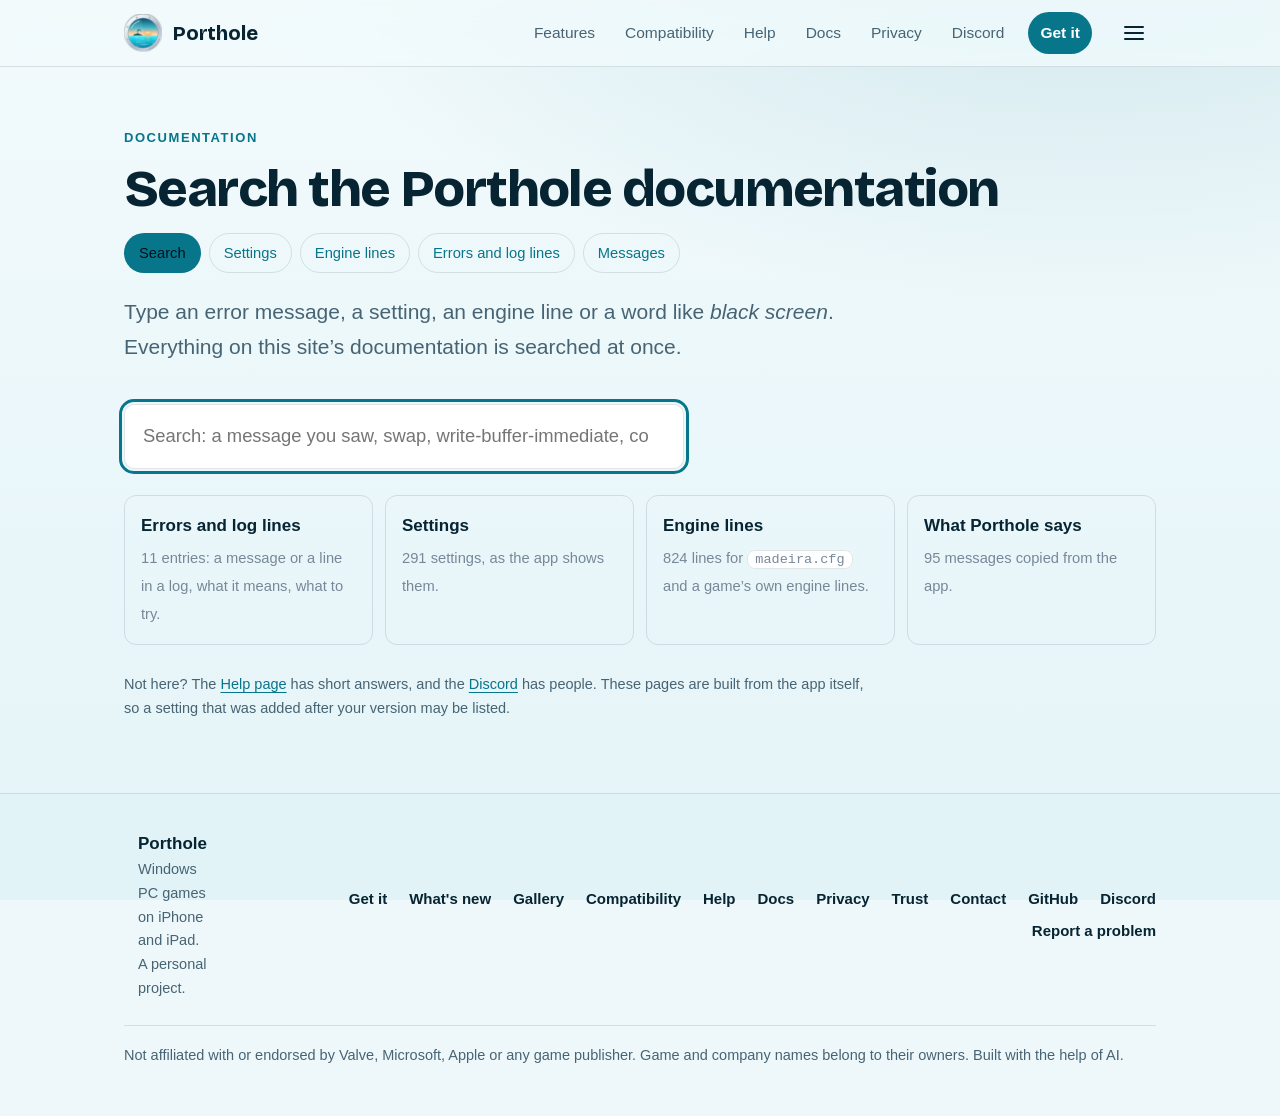
==== docs/index.html @ 8434905c "Documentation: a searchable section for errors and log lines, every setting and every engine line Bu" ====
<!doctype html>
<html lang="en">
<head>
<meta charset="utf-8">
<meta name="viewport" content="width=device-width, initial-scale=1">
<title>Documentation: search errors, settings and engine lines | Porthole</title>
<meta name="description" content="Search Porthole&#x27;s documentation: error messages, every setting, every engine line.">
<meta name="theme-color" content="#04121A">
<link rel="icon" type="image/png" sizes="64x64" href="/img/favicon-64.png">
<link rel="icon" type="image/png" sizes="32x32" href="/img/favicon-32.png">
<link rel="apple-touch-icon" href="/img/apple-touch-icon.png">
<link rel="canonical" href="https://portholehq.site/docs/">
<meta property="og:type" content="website">
<meta property="og:title" content="Documentation: search errors, settings and engine lines | Porthole">
<meta property="og:description" content="Search Porthole&#x27;s documentation: error messages, every setting, every engine line.">
<meta property="og:image" content="https://portholehq.site/img/og-image.jpg">
<meta property="og:url" content="https://portholehq.site/docs/">
<meta property="og:image:width" content="1200">
<meta property="og:image:height" content="630">
<meta name="twitter:card" content="summary_large_image">
<script>try{var d=document.documentElement,t=localStorage.getItem("porthole-theme");if(t){d.dataset.theme=t;if(t==="custom"){var c=JSON.parse(localStorage.getItem("porthole-custom")||"{}");for(var k in c)d.style.setProperty(k,c[k])}}}catch(e){}</script>
<link rel="preload" href="/fonts/bricolage-grotesque-latin.woff2" as="font" type="font/woff2" crossorigin>
<link rel="stylesheet" href="/style.css?v=20261104">
<link rel="stylesheet" href="/docs/docs.css?v=202611092040">
</head>
<body>
<a class="skip" href="#main">Skip to the content</a>
<header class="top"><div class="wrap">
  <a class="brand" href="/"><picture><source media="(prefers-color-scheme: dark)" srcset="/img/porthole-night-96.webp"><img src="/img/porthole-sunset-96.webp" alt="" width="38" height="38"></picture>Porthole</a>
  <nav aria-label="Main">
    <a href="/#features">Features</a><a href="/compat.html">Compatibility</a><a href="/help.html">Help</a><a href="/docs/">Docs</a><a href="/privacy.html">Privacy</a><a href="https://discord.gg/N7PkdptTFn">Discord</a><a class="cta" href="/download.html">Get it</a>
  </nav>
  <details class="menu">
    <summary aria-label="Menu"><span class="bars" aria-hidden="true"></span></summary>
    <div class="panel" role="navigation" aria-label="Site menu">
      <a href="/">Home</a>
      <a href="/#features">Features</a>
      <a href="/download.html">Get it</a>
      <a href="/compat.html">Compatibility</a>
      <a href="/help.html">Help</a>
      <a href="/docs/">Docs</a>
      <a href="/gallery.html">Gallery</a>
      <a href="/changelog.html">What's new</a>
      <a href="/privacy.html">Privacy</a>
      <a href="/trust.html">Trust</a>
      <a href="/privacy.html#contact">Contact</a>
      <span class="sep" role="separator"></span>
      <a href="https://discord.gg/N7PkdptTFn">Discord<i aria-hidden="true">↗</i></a>
      <a href="https://github.com/tylerkaska112/PortHole">GitHub<i aria-hidden="true">↗</i></a>
      <a href="https://github.com/tylerkaska112/PortHole/issues/new/choose">Report a problem<i aria-hidden="true">↗</i></a>
    </div>
  </details>
</div></header>
<main id="main">
<div class="wrap page doc docs">
<p class="eyebrow">Documentation</p>
<h1>Search the Porthole documentation</h1>
<nav class="d-nav" aria-label="Documentation"><a href="/docs/" aria-current="page">Search</a><a href="/docs/settings.html">Settings</a><a href="/docs/engine-lines.html">Engine lines</a><a href="/docs/errors.html">Errors and log lines</a><a href="/docs/messages.html">Messages</a></nav>
<p class="lede">Type an error message, a setting, an engine line or a word like <i>black screen</i>. Everything on this site’s documentation is searched at once.</p>
<input class="search big" type="search" id="docs-search" placeholder="Search: a message you saw, swap, write-buffer-immediate, controller..." aria-label="Search the documentation" autocomplete="off" autofocus>
<p class="fine" id="docs-status" aria-live="polite" style="margin:8px 0 0"></p>
<div id="docs-results" class="d-results"></div>
<div class="d-cards" id="docs-cards">
<a class="d-card" href="/docs/errors.html"><b>Errors and log lines</b><span>11 entries: a message or a line in a log, what it means, what to try.</span></a>
<a class="d-card" href="/docs/settings.html"><b>Settings</b><span>291 settings, as the app shows them.</span></a>
<a class="d-card" href="/docs/engine-lines.html"><b>Engine lines</b><span>824 lines for <code>madeira.cfg</code> and a game’s own engine lines.</span></a>
<a class="d-card" href="/docs/messages.html"><b>What Porthole says</b><span>95 messages copied from the app.</span></a>
</div>
<p class="fine" style="margin-top:28px">Not here? The <a href="/help.html">Help page</a> has short answers, and the <a href="https://discord.gg/N7PkdptTFn">Discord</a> has people. These pages are built from the app itself, so a setting that was added after your version may be listed.</p>
</div>
</main>
<footer><div class="wrap foot">
  <div class="foot-brand">
    <picture><source media="(prefers-color-scheme: dark)" srcset="/img/porthole-night-96.webp"><img src="/img/porthole-sunset-96.webp" alt="" width="40" height="40"></picture>
    <div><b>Porthole</b><span>Windows PC games on iPhone and iPad. A personal project.</span></div>
  </div>
  <nav class="foot-links" aria-label="Footer">
    <a href="/download.html">Get it</a><a href="/changelog.html">What's new</a><a href="/gallery.html">Gallery</a><a href="/compat.html">Compatibility</a><a href="/help.html">Help</a><a href="/docs/">Docs</a><a href="/privacy.html">Privacy</a><a href="/trust.html">Trust</a><a href="/privacy.html#contact">Contact</a><a href="https://github.com/tylerkaska112/PortHole">GitHub</a><a href="https://discord.gg/N7PkdptTFn">Discord</a><a href="https://github.com/tylerkaska112/PortHole/issues/new/choose">Report a problem</a>
  </nav>
  <p class="fine">Not affiliated with or endorsed by Valve, Microsoft, Apple or any game publisher. Game and company names belong to their owners. Built with the help of AI.</p>
</div></footer>
<script src="/tools.js?v=20261052" defer></script>
<script src="/fx.js?v=20261031" defer></script>
<script src="/menu.js?v=20261027" defer></script>
<script src="/docs/docs.js?v=202611092040" defer></script>
</body>
</html>
---- style.css ----
/* Porthole site. Plain CSS, no build step, no scripts (except the compatibility list). */
:root {
  --bg: #04121A; --bg2: #08202E; --panel: rgba(199, 213, 224, .06); --panel-solid: #0B2230; --line: rgba(199, 213, 224, .14);
  --text: #EEF5F9; --dim: #9DB3C4; --accent: #22D6EA; --accent-ink: #04202B; --accent2: #14C9A6; --warm: #FFA94D;
  --good: #34D399; --warn: #FFB020; --bad: #FF6B6B;
  --glow: 0 0 0 1px rgba(34, 214, 234, .25), 0 18px 60px rgba(34, 214, 234, .12);
  --radius: 20px;
}
@media (prefers-color-scheme: light) {
  :root {
    --bg: #F2FAFC; --bg2: #E1F3F7; --panel: #FFFFFF; --panel-solid: #FFFFFF; --line: rgba(6, 40, 56, .12);
    --text: #062431; --dim: #476474; --accent: #07758A; --accent-ink: #FFFFFF; --accent2: #0E9F86; --warm: #E5802B;
    --good: #0E7A50; --warn: #A66A00; --bad: #C23030;
    --glow: 0 0 0 1px rgba(10, 157, 184, .22), 0 18px 50px rgba(10, 100, 130, .12);
  }
}
* { box-sizing: border-box; }
html { -webkit-text-size-adjust: 100%; scroll-behavior: smooth; overflow-x: clip; }
@media (prefers-reduced-motion: reduce) { html { scroll-behavior: auto; } * { animation: none !important; transition: none !important; } }
body {
  margin: 0; color: var(--text); font: 17px/1.65 -apple-system, BlinkMacSystemFont, "SF Pro Text", "Segoe UI", Roboto, Helvetica, Arial, sans-serif;
  background: radial-gradient(1200px 600px at 85% -10%, color-mix(in srgb, var(--accent) 16%, transparent), transparent 70%), linear-gradient(180deg, var(--bg), var(--bg2) 120%) fixed;
  min-height: 100vh; overflow-x: clip;
}
a { color: var(--accent); text-underline-offset: 3px; }
img { max-width: 100%; display: block; }
.wrap { max-width: 1080px; margin: 0 auto; padding: 0 24px; }
.skip { position: absolute; left: -999px; top: 8px; background: var(--accent); color: var(--accent-ink); padding: 8px 14px; border-radius: 10px; z-index: 10; }
.skip:focus { left: 12px; }

/* Header */
header.top { position: sticky; top: 0; z-index: 5; backdrop-filter: saturate(160%) blur(14px); -webkit-backdrop-filter: saturate(160%) blur(14px);
  background: color-mix(in srgb, var(--bg) 78%, transparent); border-bottom: 1px solid var(--line); }
header.top .wrap { display: flex; align-items: center; gap: 22px; height: 66px; }
header.top a.brand { display: flex; align-items: center; gap: 11px; font-weight: 750; font-size: 20px; letter-spacing: -.2px; color: var(--text); text-decoration: none; margin-right: auto; }
header.top a.brand img { width: 38px; height: 38px; }
header.top nav { display: flex; align-items: center; gap: 6px; font-size: 15.5px; }
header.top nav a { color: var(--dim); text-decoration: none; padding: 8px 12px; border-radius: 999px; }
header.top nav a:hover, header.top nav a[aria-current="page"] { color: var(--text); background: var(--panel); }
header.top nav a.cta { background: var(--accent); color: var(--accent-ink); font-weight: 700; margin-left: 6px; }
header.top nav a.cta:hover { filter: brightness(1.08); background: var(--accent); }
@media (max-width: 640px) { header.top nav a:not(.cta) { display: none; } }

/* Menu (hamburger) */
header.top .wrap { position: relative; }
details.menu { position: relative; margin-left: -2px; }
details.menu summary { list-style: none; cursor: pointer; width: 44px; height: 44px; display: grid; place-items: center; border-radius: 999px; color: var(--text); }
details.menu summary::-webkit-details-marker { display: none; }
details.menu summary:hover, details.menu[open] summary { background: var(--panel); }
details.menu summary:focus-visible { outline: 2px solid var(--accent); outline-offset: 2px; }
.menu .bars, .menu .bars::before, .menu .bars::after { display: block; content: ""; width: 20px; height: 2px; background: currentColor; border-radius: 2px; position: relative; transition: transform .18s ease, top .18s ease, background .18s ease; }
.menu .bars::before, .menu .bars::after { position: absolute; left: 0; }
.menu .bars::before { top: -6px; }
.menu .bars::after { top: 6px; }
.menu[open] .bars { background: transparent; }
.menu[open] .bars::before { top: 0; transform: rotate(45deg); }
.menu[open] .bars::after { top: 0; transform: rotate(-45deg); }
.menu .panel { position: absolute; right: 0; top: calc(100% + 12px); z-index: 20; width: min(280px, calc(100vw - 32px)); display: flex; flex-direction: column; gap: 2px; padding: 8px;
  background: var(--bg2); border: 1px solid var(--line); border-radius: 18px; box-shadow: 0 18px 50px rgba(0, 0, 0, .35); }
.menu .panel a { display: flex; align-items: center; justify-content: space-between; gap: 10px; min-height: 44px; padding: 8px 14px; border-radius: 12px; color: var(--text); text-decoration: none; font-size: 16px; }
.menu .panel a:hover, .menu .panel a:focus-visible { background: var(--panel); }
.menu .panel a[aria-current="page"] { color: var(--accent); font-weight: 700; }
.menu .panel a i { font-style: normal; color: var(--dim); }
.menu .panel .sep { height: 1px; margin: 6px 10px; background: var(--line); }
@media (prefers-reduced-motion: no-preference) {
  .menu[open] .panel { animation: menu-in .16s ease-out; }
  @keyframes menu-in { from { opacity: 0; transform: translateY(-6px); } to { opacity: 1; transform: none; } }
}


/* Type */
h1, h2, h3 { line-height: 1.12; letter-spacing: -.02em; margin: 0; }
h2 { font-size: clamp(28px, 4.2vw, 40px); margin-bottom: 14px; }
h3 { font-size: 19px; letter-spacing: -.01em; margin-bottom: 6px; }
p { margin: 0 0 14px; }
.lede { color: var(--dim); font-size: clamp(18px, 2.1vw, 21px); max-width: 36em; }
.eyebrow { color: var(--accent); font-weight: 700; letter-spacing: .12em; text-transform: uppercase; font-size: 13px; margin-bottom: 12px; }
.fine { color: var(--dim); font-size: 14.5px; max-width: 52em; }
section { padding: 72px 0 0; scroll-margin-top: 70px; }
.center { text-align: center; }
.center .lede { margin-left: auto; margin-right: auto; }

/* Hero */
.hero { display: grid; grid-template-columns: 1.1fr .9fr; gap: 48px; align-items: center; padding: 72px 0 24px; }
.hero h1 { font-size: clamp(40px, 6.6vw, 72px); letter-spacing: -.035em; margin-bottom: 20px; }
.hero h1 span { background: linear-gradient(90deg, var(--accent), var(--accent2)); -webkit-background-clip: text; background-clip: text; color: transparent; }
.hero .actions { display: flex; gap: 12px; flex-wrap: wrap; margin: 26px 0 22px; }
.hero .art { justify-self: center; width: 100%; max-width: 440px; padding: 28px; }
.hero .art img { width: 100%; height: auto; animation: bob 7s ease-in-out infinite; }
@keyframes bob { 0%, 100% { transform: translateY(0) rotate(-1deg); } 50% { transform: translateY(-10px) rotate(1deg); } }
.status { display: flex; gap: 12px; align-items: flex-start; background: var(--panel); border: 1px solid var(--line); border-left: 4px solid var(--warm);
  border-radius: 14px; padding: 13px 16px; color: var(--dim); font-size: 15.5px; max-width: 36em; }
.status b { color: var(--text); }
@media (max-width: 820px) { .hero { grid-template-columns: 1fr; padding-top: 36px; } .hero .art { order: -1; max-width: 250px; padding: 18px; } }

/* Buttons */
.button { display: inline-flex; align-items: center; gap: 8px; padding: 13px 22px; border-radius: 14px; background: var(--accent); color: var(--accent-ink);
  text-decoration: none; font-weight: 700; font-size: 16.5px; border: 1px solid transparent; transition: transform .15s, filter .15s; }
.button:hover { filter: brightness(1.08); transform: translateY(-1px); }
.button.quiet { background: var(--panel); color: var(--text); border-color: var(--line); }
.button.quiet:hover { border-color: var(--accent); }

/* Cards */
.grid { display: grid; grid-template-columns: repeat(auto-fit, minmax(290px, 1fr)); gap: 16px; margin-top: 28px; }
.card { background: var(--panel); border: 1px solid var(--line); border-radius: var(--radius); padding: 24px; }
.card p { margin: 0; color: var(--dim); font-size: 15.8px; }
.icon { width: 46px; height: 46px; border-radius: 13px; display: grid; place-items: center; margin-bottom: 16px; background: linear-gradient(135deg, var(--accent), var(--accent2)); color: var(--accent-ink); }
.icon svg { width: 24px; height: 24px; }

/* The app, drawn: not a screenshot */
.shelf-demo { margin-top: 32px; border-radius: 28px; border: 1px solid var(--line); background: linear-gradient(135deg, #1B2838, #0B121B); padding: 18px 18px 26px; box-shadow: var(--glow); overflow: hidden; color: #EEF5F9; }
.shelf-demo .bar { display: flex; align-items: center; gap: 14px; font-size: 14px; color: #9DB0C3; padding: 4px 6px 16px; white-space: nowrap; overflow: hidden; }
.shelf-demo .bar img { width: 26px; height: 26px; }
.shelf-demo .bar b { color: #fff; font-size: 15px; }
.shelf-demo .bar .on { color: #fff; font-weight: 700; border-bottom: 3px solid var(--accent); padding-bottom: 3px; }
.shelf-demo .bar .grow { flex: 1; }
.shelf-demo .stage { padding: 6px 12px 20px; }
.shelf-demo h3 { font-size: clamp(26px, 4vw, 40px); margin: 0 0 8px; color: #fff; }
.shelf-demo .chips { display: flex; gap: 8px; flex-wrap: wrap; margin-bottom: 14px; }
.chip { display: inline-flex; align-items: center; gap: 6px; padding: 4px 10px; border-radius: 999px; font-size: 12.5px; font-weight: 800; letter-spacing: .04em; white-space: nowrap; }
.chip.full { background: #34D399; color: #052018; }
.chip.partial { background: rgba(0, 0, 0, .55); color: #FFB020; border: 1.5px dashed #FFB020; }
.chip.plain { background: rgba(199, 213, 224, .12); color: #D5E1EA; font-weight: 600; letter-spacing: 0; }
.shelf-demo .play { display: inline-block; padding: 10px 24px; border-radius: 999px; background: linear-gradient(90deg, #4CB8F5, #7A6CFF); color: #04202B; font-weight: 800; }
.shelf-demo .row { display: flex; align-items: center; gap: 12px; padding: 22px 12px 8px; overflow: hidden; }
.tile { border-radius: 14px; height: 74px; flex: 0 0 120px; position: relative; opacity: .9; }
.tile.big { flex: 0 0 230px; height: 112px; opacity: 1; box-shadow: 0 0 0 3px var(--accent), 0 0 36px color-mix(in srgb, var(--accent) 55%, transparent); }
.tile .chip { position: absolute; left: 8px; bottom: 8px; font-size: 10.5px; padding: 3px 8px; }
.t1 { background: linear-gradient(135deg, #3E8E7E, #14414F); } .t2 { background: linear-gradient(135deg, #FF9A3D, #FF4F6D); }
.t3 { background: linear-gradient(135deg, #5B7CFA, #1C2F6B); } .t4 { background: linear-gradient(135deg, #22D6EA, #0A5873); } .t5 { background: linear-gradient(135deg, #B07CFF, #3A1F6B); }
.demo-note { margin-top: 12px; color: var(--dim); font-size: 14px; text-align: center; }
@media (max-width: 640px) { .shelf-demo .row .tile:nth-child(n+4) { display: none; } .tile.big { flex-basis: 170px; height: 100px; } }

/* Steps */
.steps { counter-reset: s; display: grid; grid-template-columns: repeat(auto-fit, minmax(260px, 1fr)); gap: 16px; margin-top: 28px; padding: 0; list-style: none; }
.steps li { counter-increment: s; background: var(--panel); border: 1px solid var(--line); border-radius: var(--radius); padding: 24px; position: relative; }
.steps li::before { content: counter(s); display: grid; place-items: center; width: 36px; height: 36px; border-radius: 50%; background: var(--accent); color: var(--accent-ink); font-weight: 800; margin-bottom: 14px; }
.steps li p { margin: 0; color: var(--dim); font-size: 15.8px; }

/* Controller split */
.split { display: grid; grid-template-columns: minmax(0, 1fr) minmax(0, 1fr); gap: 40px; align-items: center; }
.split > * { min-width: 0; }
@media (max-width: 900px) { .split { grid-template-columns: minmax(0, 1fr); gap: 24px; } }
.legend { display: grid; gap: 12px; margin-top: 18px; }
.legend div { display: flex; gap: 14px; align-items: flex-start; background: var(--panel); border: 1px solid var(--line); border-radius: 16px; padding: 14px 16px; }
.legend p { margin: 0; color: var(--dim); font-size: 15.5px; }
.legend b { color: var(--text); }

/* FAQ */
.faq { margin-top: 24px; display: grid; gap: 10px; }
.faq details { background: var(--panel); border: 1px solid var(--line); border-radius: 16px; }
.faq summary { cursor: pointer; padding: 16px 20px; font-weight: 650; list-style: none; display: flex; justify-content: space-between; gap: 16px; }
.faq summary::-webkit-details-marker { display: none; }
.faq summary::after { content: "+"; color: var(--accent); font-size: 22px; line-height: 1; }
.faq details[open] summary::after { content: "\2212"; }
.faq .a { padding: 0 20px 16px; color: var(--dim); }
.faq .a p:last-child { margin-bottom: 0; }

/* Credits */
ul.credits { list-style: none; padding: 0; margin: 22px 0 0; display: grid; grid-template-columns: repeat(auto-fit, minmax(300px, 1fr)); gap: 12px; }
ul.credits li { background: var(--panel); border: 1px solid var(--line); border-radius: 16px; padding: 16px 18px; }
ul.credits b { display: block; }
ul.credits span { color: var(--dim); font-size: 15px; }

/* Plain pages (download, privacy) */
.page { padding-top: 56px; }
.page h1 { font-size: clamp(34px, 5.4vw, 52px); letter-spacing: -.03em; margin-bottom: 14px; }
.page h2 { font-size: 27px; margin: 44px 0 12px; }
.page ul, .page ol { padding-left: 1.3em; max-width: 46em; }
.page li { margin: 6px 0; }
.page code { background: var(--panel); border: 1px solid var(--line); padding: 1px 7px; border-radius: 8px; font-size: .92em; }
.page .lede { margin-bottom: 22px; }
.placeholder { border: 1.5px dashed var(--warm); background: color-mix(in srgb, var(--warm) 8%, transparent); border-radius: 14px; padding: 14px 16px; color: var(--dim); }
.doc h2 { margin-top: 40px; }
.doc table { border-collapse: collapse; width: 100%; margin: 12px 0; font-size: 15.5px; }
.doc th, .doc td { text-align: left; padding: 9px 12px; border-bottom: 1px solid var(--line); vertical-align: top; }
.doc th { color: var(--dim); font-weight: 600; font-size: 13.5px; text-transform: uppercase; letter-spacing: .05em; }

/* The compatibility list (compat.js builds these) */
.tools { display: flex; gap: 12px; flex-wrap: wrap; align-items: center; margin: 0 0 18px; }
.tools[hidden] { display: none; }
.tools input, .tools select { padding: 12px 14px; border-radius: 14px; border: 1px solid var(--line); background: var(--panel); color: var(--text); font: inherit; }
.tools input { flex: 1 1 260px; }
.games { display: grid; gap: 12px; }
.game { background: var(--panel); border: 1px solid var(--line); border-radius: 18px; }
.game summary { list-style: none; cursor: pointer; padding: 16px 18px; display: flex; gap: 14px; align-items: center; }
.game summary::-webkit-details-marker { display: none; }
.game summary .name { font-weight: 650; font-size: 17.5px; }
.game summary .meta { color: var(--dim); font-size: 14.5px; }
.game summary .grow { flex: 1; min-width: 0; }
.game .body { padding: 0 18px 18px; }
.pill { display: inline-flex; align-items: center; gap: 6px; padding: 4px 11px; border-radius: 999px; font-size: 13px; font-weight: 700; letter-spacing: .2px; white-space: nowrap; }
.pill.great { background: color-mix(in srgb, var(--good) 18%, transparent); color: var(--good); }
.pill.playable { background: color-mix(in srgb, var(--warn) 20%, transparent); color: var(--warn); }
.pill.broken { background: color-mix(in srgb, var(--bad) 18%, transparent); color: var(--bad); }
.pill.untested { background: color-mix(in srgb, var(--dim) 18%, transparent); color: var(--dim); }
.report.old { opacity: .78; }
.report .earlier { color: var(--warn); font-size: 13px; font-weight: 600; margin-top: 2px; }
.body .note { color: var(--dim); font-size: 14px; margin: 4px 0 10px; }
.report { border-top: 1px solid var(--line); padding: 12px 0; font-size: 15px; }
.report .top { display: flex; gap: 10px; align-items: center; flex-wrap: wrap; }
.report .dim { color: var(--dim); }
.report .quote { margin: 6px 0 0; }
.phones { display: flex; flex-wrap: wrap; gap: 8px; margin: 6px 0 4px; }
.phones .chip { background: var(--bg); border: 1px solid var(--line); border-radius: 10px; padding: 6px 10px; font-size: 14px; font-weight: 500; letter-spacing: 0; color: var(--text); }
.empty { color: var(--dim); padding: 30px 0; text-align: center; }

/* Footer */
footer { margin: 72px 0 0; padding: 36px 0 48px; border-top: 1px solid var(--line); color: var(--dim); font-size: 15px; background: color-mix(in srgb, var(--bg2) 55%, transparent); }
footer .foot { display: grid; grid-template-columns: 1fr auto; gap: 18px 32px; align-items: center; }
footer .foot-brand { display: flex; gap: 14px; align-items: center; }
footer .foot-brand img { width: 40px; height: 40px; flex: none; }
footer .foot-brand b { display: block; color: var(--text); font-size: 17px; }
footer .foot-brand span { display: block; font-size: 14.5px; }
footer .foot-links { display: flex; flex-wrap: wrap; gap: 8px 22px; justify-content: flex-end; }
footer .foot-links a { color: var(--text); text-decoration: none; font-weight: 600; }
footer .foot-links a:hover { color: var(--accent); }
footer .fine { grid-column: 1 / -1; margin: 6px 0 0; padding-top: 18px; border-top: 1px solid var(--line); max-width: none; }
@media (max-width: 640px) {
  footer { margin-top: 56px; padding: 30px 0 40px; }
  footer .foot { grid-template-columns: 1fr; }
  footer .foot-links { justify-content: flex-start; }
}

/* The compatibility list before any report exists */
.empty-state { text-align: center; background: var(--panel); border: 1px dashed var(--line); border-radius: var(--radius); padding: 40px 24px; margin: 8px 0 12px; }
.empty-state h2 { font-size: 24px; margin: 0 0 10px; }
.empty-state p { margin: 0 auto; color: var(--dim); max-width: 34em; }

/* Screenshots: a grid that runs down the page */
.shots { display: grid; gap: 30px; margin-top: 26px; }
.shot { margin: 0; }
.shot img { width: 100%; height: auto; display: block; border-radius: 26px; box-shadow: 0 22px 44px rgba(0, 0, 0, .32); background: var(--panel); }
.shot-row { display: grid; gap: 22px; }
.shot-row.four { grid-template-columns: repeat(4, minmax(0, 1fr)); }
.shot-row.two { grid-template-columns: repeat(2, minmax(0, 1fr)); }
@media (max-width: 820px) { .shot-row.four { grid-template-columns: repeat(2, minmax(0, 1fr)); } }
@media (max-width: 560px) { .shot-row.two { grid-template-columns: minmax(0, 1fr); } .shot img { border-radius: 20px; } }

/* Scroll animations (index only; switched on by anim.js and the snippet in <head>, never for reduced motion) */
.anim :is(.hero .eyebrow, .hero h1, .hero .lede, .hero .actions, .hero .status,
          section > .eyebrow, section > h2, section > .lede, section > p.fine,
          .grid > .card, .steps > li, .legend > div, ul.credits > li, .faq > details) {
  opacity: 0; transform: translateY(26px);
  transition: opacity .75s cubic-bezier(.2, .7, .2, 1), transform .75s cubic-bezier(.2, .7, .2, 1); transition-delay: var(--d, 0ms);
}
.anim .hero .art { opacity: 0; transform: translateY(40px) scale(.88) rotate(-4deg); transition: opacity .9s ease, transform 1s cubic-bezier(.2, .8, .2, 1); transition-delay: .15s; }
.anim .shelf-demo { opacity: 0; transform: translateY(50px) scale(.96); transition: opacity .8s ease, transform .9s cubic-bezier(.2, .8, .2, 1); }
.anim .shot { opacity: 0; transform: translateY(46px) scale(.96); transition: opacity .8s ease, transform .9s cubic-bezier(.2, .8, .2, 1); transition-delay: var(--d, 0ms); }
.anim .shot.tall { transform: translateY(60px) rotate(1.5deg) scale(.95); }
.anim :is(.hero .eyebrow, .hero h1, .hero .lede, .hero .actions, .hero .status, .hero .art, section > .eyebrow, section > h2, section > .lede, section > p.fine,
          .grid > .card, .steps > li, .legend > div, ul.credits > li, .faq > details, .shelf-demo, .shot).in { opacity: 1; transform: none; }

/* The community band */
.band { display: flex; gap: 24px; align-items: center; justify-content: space-between; flex-wrap: wrap; padding: 30px; border-radius: 26px; border: 1px solid var(--line);
  background: linear-gradient(135deg, color-mix(in srgb, var(--accent) 16%, var(--panel)), color-mix(in srgb, var(--accent2) 10%, var(--panel))); }
.band h2 { margin-bottom: 8px; }
.band .lede { margin: 0; max-width: 34em; }

/* Keyboard focus is always visible */
a:focus-visible, button:focus-visible, summary:focus-visible, input:focus-visible, select:focus-visible { outline: 3px solid var(--accent); outline-offset: 3px; border-radius: 10px; }

/* Home: what players report, and the time each step takes */
.runs-fps { font-size: 26px !important; font-weight: 800; color: var(--accent) !important; letter-spacing: -.02em; margin: 2px 0 6px !important; }
.steps li p.when { margin-top: 12px; font-size: 13.5px; font-weight: 700; color: var(--accent); }

#fit .grid { grid-template-columns: repeat(auto-fit, minmax(230px, 1fr)); }

/* ---------- Interactive pieces (tour, controls demo, tools), motion, the floating button ---------- */

/* Tinted bands behind some sections, edge to edge, to give the page a rhythm */
section.tint { position: relative; isolation: isolate; padding-bottom: 72px; margin-top: 72px; }
section.tint::before { content: ""; position: absolute; z-index: -1; inset: 0 calc(50% - 50vw); border-top: 1px solid var(--line);
  background: linear-gradient(180deg, color-mix(in srgb, var(--accent) 8%, transparent), transparent 90%); }
.icon svg.line { fill: none; stroke: currentColor; stroke-width: 2; stroke-linecap: round; stroke-linejoin: round; }

/* Cards: a soft highlight that follows the pointer (set by fx.js) */
.card { position: relative; overflow: hidden; }
.card::before { content: ""; position: absolute; inset: 0; pointer-events: none; opacity: 0; transition: opacity .25s;
  background: radial-gradient(260px circle at var(--mx, 50%) var(--my, 50%), color-mix(in srgb, var(--accent) 16%, transparent), transparent 70%); }
@media (hover: hover) { .card:hover::before { opacity: 1; } .card { transition: translate .2s, border-color .2s; } .card:hover { border-color: color-mix(in srgb, var(--accent) 45%, var(--line)); translate: 0 -2px; } }

/* Hero: slow glowing orbs behind the porthole, and a parallax on the picture (fx.js sets --py / --tx / --ty) */
.hero { position: relative; isolation: isolate; }
.hero::before, .hero::after { content: ""; position: absolute; z-index: -1; border-radius: 50%; filter: blur(70px); pointer-events: none; }
.hero::before { width: 360px; height: 360px; right: 4%; top: -40px; background: color-mix(in srgb, var(--accent) 30%, transparent); animation: orb 16s ease-in-out infinite alternate; }
.hero::after { width: 300px; height: 300px; right: 24%; bottom: -80px; background: color-mix(in srgb, var(--accent2) 24%, transparent); animation: orb 20s ease-in-out infinite alternate-reverse; }
@keyframes orb { from { transform: translate(0, 0) scale(1); } to { transform: translate(-40px, 30px) scale(1.15); } }
.hero .art picture { display: block; transform: translate3d(var(--tx, 0px), var(--ty, 0px), 0); transition: transform .25s ease-out; }

/* The controls demo */
.ed { margin-top: 28px; }
.ed-bar { display: flex; gap: 8px; flex-wrap: wrap; align-items: center; margin-bottom: 12px; }
.ed-bar button:disabled { opacity: .4; cursor: default; }
.ed-bar button.primary { background: var(--accent); color: var(--accent-ink); border-color: transparent; }
.ed-bar .sp { flex: 1; }
.ed-tray { display: none; gap: 8px; flex-wrap: wrap; margin-bottom: 12px; padding: 10px; border: 1px solid var(--line); border-radius: 16px; background: var(--panel); }
.ed-tray.open { display: flex; }
.ed-screen { position: relative; aspect-ratio: 16 / 9; border-radius: 22px; overflow: hidden; border: 1px solid var(--line); touch-action: none; user-select: none; -webkit-user-select: none;
  background: radial-gradient(60% 40% at 50% 100%, #14516A, transparent 70%), radial-gradient(120px 120px at 74% 28%, rgba(255, 244, 214, .85), rgba(255, 244, 214, 0) 70%), linear-gradient(180deg, #08202E, #0B3A4D 60%, #0E5D70); box-shadow: var(--glow); }
.ed-screen::after { content: ""; position: absolute; left: 12%; right: 12%; bottom: 0; height: 22%; background: radial-gradient(60% 100% at 50% 100%, #031219, transparent 72%); pointer-events: none; }
.ed-screen.editing { outline: 2px dashed color-mix(in srgb, var(--accent) 70%, transparent); outline-offset: -8px; }
.ed-ctl { position: absolute; z-index: 2; transform: translate(-50%, -50%); display: grid; place-items: center; border-radius: 50%; font-weight: 800; font-size: 14px; color: #fff; cursor: pointer;
  background: rgba(8, 20, 30, .72); border: 2px solid rgba(255, 255, 255, .55); backdrop-filter: blur(4px); -webkit-backdrop-filter: blur(4px); touch-action: none; }
.ed-ctl.down { background: var(--accent); color: var(--accent-ink); border-color: #fff; }
.ed-ctl.sel { border-color: var(--accent); box-shadow: 0 0 0 4px color-mix(in srgb, var(--accent) 40%, transparent); }
.ed-screen.editing .ed-ctl { cursor: grab; }
.ed-ctl.stick { width: 110px; height: 110px; }
.ed-ctl.stick i { position: absolute; width: 46px; height: 46px; border-radius: 50%; background: rgba(255, 255, 255, .85); left: 50%; top: 50%; margin: -23px 0 0 -23px; transform: translate(var(--kx, 0px), var(--ky, 0px)); pointer-events: none; }
.ed-ctl.btn { width: 64px; height: 64px; }
.ed-ctl.sw { width: 78px; height: 40px; border-radius: 99px; font-size: 13px; }
.ed-guide { position: absolute; z-index: 1; background: var(--accent); opacity: .85; pointer-events: none; display: none; }
.ed-guide.v { width: 1px; top: 0; bottom: 0; } .ed-guide.h { height: 1px; left: 0; right: 0; }
.ed-status { margin-top: 10px; min-height: 1.6em; color: var(--dim); font-size: 15px; }
.ed-status b { color: var(--accent); }
@media (max-width: 560px) { .ed-ctl.stick { width: 84px; height: 84px; } .ed-ctl.stick i { width: 36px; height: 36px; margin: -18px 0 0 -18px; } .ed-ctl.btn { width: 50px; height: 50px; font-size: 12px; } .ed-ctl.sw { width: 64px; height: 34px; } }

/* Tools on the Help page */
.tool { margin-top: 22px; padding: 24px; border-radius: 22px; border: 1px solid var(--line); background: var(--panel); }
.tool h2 { margin-top: 0; font-size: clamp(22px, 3vw, 28px); }
.tool fieldset { border: 0; padding: 0; margin: 18px 0 0; min-width: 0; }
.tool legend { font-weight: 700; padding: 0; margin-bottom: 10px; }
.tool .opts { display: flex; gap: 8px; flex-wrap: wrap; }
.tool .opts label { display: inline-flex; font-weight: 600; font-size: 14.5px; }
.tool .opts input { position: absolute; opacity: 0; pointer-events: none; }
.tool .opts label:has(input:checked) { background: var(--accent); color: var(--accent-ink); border-color: transparent; }
.tool .opts label:has(input:focus-visible) { outline: 3px solid var(--accent); outline-offset: 2px; }
.res { list-style: none; padding: 0; margin: 18px 0 0; display: grid; gap: 10px; }
.res li { display: flex; gap: 12px; align-items: flex-start; padding: 12px 14px; border-radius: 14px; background: color-mix(in srgb, var(--bg) 40%, var(--panel)); border: 1px solid var(--line); font-size: 15.5px; color: var(--dim); }
.res li b { color: var(--text); }
.res .ic { flex: 0 0 26px; height: 26px; border-radius: 50%; display: grid; place-items: center; font-weight: 900; font-size: 14px; color: #04121A; }
.res .ok .ic { background: var(--good); } .res .warn .ic { background: var(--warn); } .res .bad .ic { background: var(--bad); }
.verdict { margin: 16px 0 0; font-size: 18px; font-weight: 750; }
.search { width: 100%; max-width: 560px; margin-top: 18px; padding: 13px 18px; font: inherit; color: var(--text); background: var(--panel); border: 1px solid var(--line); border-radius: 999px; }
.search:focus { outline: 3px solid var(--accent); outline-offset: 2px; }
.range { display: grid; gap: 6px; margin-top: 16px; }
.range label { font-weight: 700; display: flex; justify-content: space-between; }
.range output { color: var(--accent); }
.range input[type=range] { width: 100%; accent-color: var(--accent); }
.meter { position: relative; height: 16px; margin-top: 18px; border-radius: 99px; background: color-mix(in srgb, var(--text) 10%, transparent); overflow: hidden; }
.meter i { position: absolute; left: 0; top: 0; bottom: 0; border-radius: 99px; background: var(--good); transition: width .25s, background .25s; }
.meter u { position: absolute; top: 0; bottom: 0; width: 2px; background: var(--text); opacity: .5; text-decoration: none; }

/* What players report: a frame-rate bar, chips and the store */
.runs-top { display: flex; align-items: center; justify-content: space-between; gap: 10px; margin-bottom: 8px; }
.runs-top h3 { margin: 0; }
.store { display: grid; place-items: center; flex: 0 0 30px; width: 30px; height: 30px; border-radius: 9px; font-weight: 900; font-size: 15px; color: #08141C; }
.store.steam { background: #669ED1; } .store.epic { background: #BFC7D6; } .store.gog { background: #9E5CCC; color: #fff; } .store.itch { background: #FA5C5C; } .store.other { background: #8B93A1; }
.fpsbar { position: relative; height: 10px; border-radius: 99px; background: color-mix(in srgb, var(--text) 12%, transparent); margin: 6px 0 4px; }
.fpsbar i { position: absolute; left: 0; top: 0; bottom: 0; border-radius: 99px; background: linear-gradient(90deg, var(--accent2), var(--accent)); }
.fpsbar u { position: absolute; top: -3px; bottom: -3px; width: 2px; background: var(--text); opacity: .35; text-decoration: none; }
.fpsbar b { position: absolute; top: -3px; bottom: -3px; width: 3px; border-radius: 2px; background: var(--warn); }
.fpsscale { display: flex; justify-content: space-between; font-size: 11.5px; color: var(--dim); }
.chips { display: flex; gap: 6px; flex-wrap: wrap; margin-top: 12px; }

/* The floating Get it button on phones (solid, never see-through) */
.fab { position: fixed; z-index: 6; right: max(18px, env(safe-area-inset-right)); bottom: max(18px, env(safe-area-inset-bottom)); width: 58px; height: 58px; border-radius: 50%; display: none; place-items: center;
  background: var(--accent); color: var(--accent-ink); box-shadow: 0 8px 22px rgba(0, 0, 0, .4); border: 2px solid color-mix(in srgb, var(--accent-ink) 25%, transparent); transform: translateY(90px); transition: transform .3s; text-decoration: none; }
.fab svg { width: 26px; height: 26px; fill: none; stroke: currentColor; stroke-width: 2.4; stroke-linecap: round; stroke-linejoin: round; }
.fab.show { transform: none; }
@media (max-width: 720px) { .fab { display: grid; } footer { padding-bottom: 96px; } }

[hidden] { display: none !important; }

/* ---------- Themes: the app's own presets, applied to the whole site (see theme.js) ---------- */
@property --bg { syntax: '<color>'; inherits: true; initial-value: #04121A; }
@property --bg2 { syntax: '<color>'; inherits: true; initial-value: #08202E; }
@property --accent { syntax: '<color>'; inherits: true; initial-value: #22D6EA; }
@property --accent2 { syntax: '<color>'; inherits: true; initial-value: #14C9A6; }
:root { transition: --bg .7s ease, --bg2 .7s ease, --accent .7s ease, --accent2 .7s ease; }
/* A chosen theme is always the dark look, whatever the device prefers */
:root[data-theme] { color-scheme: dark; --panel: rgba(199, 213, 224, .06); --panel-solid: var(--bg2); --line: rgba(199, 213, 224, .14); --text: #EEF5F9; --dim: #9DB3C4; --accent-ink: #06101F;
  --warm: #FFA94D; --good: #34D399; --warn: #FFB020; --bad: #FF6B6B; --glow: 0 0 0 1px color-mix(in srgb, var(--accent) 25%, transparent), 0 18px 60px color-mix(in srgb, var(--accent) 14%, transparent); }
:root[data-theme="deepsea"]  { --bg: #0B121B; --bg2: #1B2838; --accent: #4CB8F5; --accent2: #7A6CFF; --hue: 15deg; }
:root[data-theme="aurora"]   { --bg: #050F12; --bg2: #0A1D1C; --accent: #3DDC97; --accent2: #4CC9F0; --hue: -33deg; }
:root[data-theme="sunset"]   { --bg: #120A18; --bg2: #25122B; --accent: #FF8A5B; --accent2: #FF4D8D; --hue: -170deg; }
:root[data-theme="ember"]    { --bg: #130909; --bg2: #2A1210; --accent: #FF5A4F; --accent2: #FFB020; --hue: -183deg; }
:root[data-theme="orchid"]   { --bg: #0D0817; --bg2: #1D1233; --accent: #C77DFF; --accent2: #5AC8FA; --hue: 87deg; }
:root[data-theme="graphite"] { --bg: #0B0C0F; --bg2: #1B1D22; --accent: #E5E7EB; --accent2: #8B93A1; --sat: 0; }
/* the porthole picture takes the theme's colour too */
.hero .art img { filter: hue-rotate(var(--hue, 0deg)) saturate(var(--sat, 1)) drop-shadow(0 20px 26px rgba(0, 0, 0, .28)); }


/* ===== 2026-11 refresh: display type, release badge, a "new in" strip, the release card ===== */
@font-face { font-family: "Bricolage Grotesque"; font-style: normal; font-weight: 600 800; font-display: swap;
  src: url("/fonts/bricolage-grotesque-latin.woff2") format("woff2");
  unicode-range: U+0000-00FF, U+0131, U+0152-0153, U+02BB-02BC, U+02C6, U+02DA, U+02DC, U+0304, U+0308, U+0329, U+2000-206F, U+20AC, U+2122, U+2191, U+2193, U+2212, U+2215, U+FEFF, U+FFFD; }
:root { --display: "Bricolage Grotesque", ui-rounded, "SF Pro Rounded", -apple-system, BlinkMacSystemFont, "Segoe UI", sans-serif; --space: clamp(56px, 8vw, 104px); }
h1, h2, h3, header.top a.brand, .rc-name { font-family: var(--display); }
h1, h2 { font-weight: 800; letter-spacing: -.03em; text-wrap: balance; }
h3 { font-weight: 700; }
h2 { font-size: clamp(30px, 4.6vw, 46px); }
section { padding: var(--space) 0 0; }
.eyebrow { display: inline-flex; align-items: center; gap: 8px; }
.lede { text-wrap: pretty; }
:focus-visible { outline: 2px solid var(--accent); outline-offset: 3px; border-radius: 6px; }
.button { font-family: var(--display); font-weight: 700; letter-spacing: -.005em; border-radius: 999px; padding: 14px 26px; box-shadow: 0 10px 30px -12px color-mix(in srgb, var(--accent) 70%, transparent); }
.button.quiet { box-shadow: none; }
.button small { font-weight: 600; opacity: .88; font-size: .82em; }

/* Hero: the release is the first thing you see */
.hero { padding: clamp(40px, 7vw, 88px) 0 0; }
.release-pill { display: inline-flex; align-items: center; gap: 10px; padding: 6px 8px 6px 12px; margin-bottom: 22px; border-radius: 999px; font-size: 14.5px; font-weight: 600; text-decoration: none; color: var(--text);
  background: color-mix(in srgb, var(--accent) 12%, var(--panel)); border: 1px solid color-mix(in srgb, var(--accent) 38%, var(--line)); }
.release-pill i { width: 8px; height: 8px; border-radius: 50%; background: var(--good); box-shadow: 0 0 0 4px color-mix(in srgb, var(--good) 26%, transparent); }
.release-pill span { background: var(--accent); color: var(--accent-ink); border-radius: 999px; padding: 3px 11px; font-size: 13px; font-weight: 800; }
.release-pill:hover { border-color: var(--accent); }
.hero .meta-row { display: flex; flex-wrap: wrap; gap: 6px 18px; margin: 0 0 22px; padding: 0; list-style: none; color: var(--dim); font-size: 14.5px; }
.hero .meta-row li::before { content: ""; display: inline-block; width: 6px; height: 6px; margin-right: 8px; border-radius: 50%; background: var(--accent2); vertical-align: middle; }

/* New in this release */
#new { padding-top: clamp(40px, 6vw, 72px); }
.glance-grid { grid-template-columns: repeat(auto-fit, minmax(230px, 1fr)); }
a.card.glance { display: block; text-decoration: none; color: inherit; transition: transform .18s, border-color .18s, background .18s; }
a.card.glance:hover { transform: translateY(-3px); border-color: color-mix(in srgb, var(--accent) 55%, var(--line)); background: color-mix(in srgb, var(--accent) 7%, var(--panel)); }
a.card.glance h3 { color: var(--text); }
.more-link { display: inline-block; margin-top: 22px; font-weight: 700; font-family: var(--display); }

/* Release card on the Get it page */
.release-card { margin-top: 18px; padding: clamp(22px, 4vw, 34px); border-radius: 28px; border: 1px solid color-mix(in srgb, var(--accent) 35%, var(--line));
  background: radial-gradient(600px 260px at 100% 0, color-mix(in srgb, var(--accent) 16%, transparent), transparent 70%), var(--panel); box-shadow: var(--glow); }
.rc-head { display: flex; align-items: center; flex-wrap: wrap; gap: 10px 14px; margin-bottom: 8px; }
.rc-name { font-size: clamp(26px, 4vw, 36px); font-weight: 800; letter-spacing: -.03em; line-height: 1.1; }
.rc-tag { font-size: 12.5px; font-weight: 800; letter-spacing: .08em; text-transform: uppercase; color: var(--accent-ink); background: var(--good); border-radius: 999px; padding: 4px 11px; }
.rc-sub { color: var(--dim); max-width: 44em; margin-bottom: 20px; }
.rc-actions { display: flex; flex-wrap: wrap; gap: 12px; margin-bottom: 22px; }
.rc-facts { display: grid; grid-template-columns: repeat(auto-fit, minmax(150px, 1fr)); gap: 12px; margin: 0 0 16px; }
.rc-facts div { padding: 12px 14px; border-radius: 14px; background: color-mix(in srgb, var(--bg) 55%, transparent); border: 1px solid var(--line); min-width: 0; }
.rc-facts dt { font-size: 12px; font-weight: 700; letter-spacing: .09em; text-transform: uppercase; color: var(--dim); margin-bottom: 4px; }
.rc-facts dd { margin: 0; font-weight: 700; overflow-wrap: anywhere; }
.rc-facts code { font-size: .86em; font-weight: 600; }
.fab-wrap { display: contents; }

.hero { grid-template-columns: 1.3fr .7fr; }
.hero h1 { font-size: clamp(38px, 5.3vw, 62px); }
.hero h1 span { white-space: nowrap; }
.hero .art { max-width: 380px; }
@media (max-width: 820px) { .hero { grid-template-columns: 1fr; } .hero h1 span { white-space: normal; } }

/* four across on a desktop, so eight features make two full rows and four reports make one */
#fit .grid, #runs .grid, #features .grid { grid-template-columns: repeat(auto-fit, minmax(236px, 1fr)); }
---- docs/docs.css ----
/* Documentation pages. Uses the site's own colour tokens from style.css. */
.docs .d-nav{display:flex;flex-wrap:wrap;gap:8px;margin:14px 0 22px}
.docs .d-nav a{padding:7px 14px;border-radius:999px;border:1px solid var(--line,rgba(127,127,127,.3));text-decoration:none;font-size:.92rem}
.docs .d-nav a[aria-current="page"]{background:var(--accent,#2aa);color:var(--on-accent,#04121a);border-color:transparent}
.docs .search.big{font-size:1.15rem;padding:16px 18px}
.docs .d-toc{display:flex;flex-wrap:wrap;gap:6px 18px;list-style:none;padding:0;margin:18px 0 8px}
.docs .d-section{margin-top:34px}
.docs .d-block{margin-top:20px}
.docs h4{margin:22px 0 4px;font-size:1.02rem}
.docs h5{margin:0 0 6px;font-size:1.02rem;display:flex;flex-wrap:wrap;gap:8px;align-items:center}
.docs .d-entry{padding:14px 16px;margin:10px 0;border:1px solid var(--line,rgba(127,127,127,.25));border-radius:12px;scroll-margin-top:90px}
.docs .d-entry:target{outline:2px solid var(--accent,#2aa)}
.docs .d-entry p{margin:6px 0}
.docs .d-entry[hidden],.docs .d-section[hidden],.docs .d-block[hidden]{display:none}
.docs .d-note,.docs .d-meta{color:var(--muted,#789);font-size:.9rem}
.docs .d-title{font-weight:600}
.docs .tag{font-size:.72rem;font-weight:600;letter-spacing:.03em;text-transform:uppercase;padding:2px 8px;border-radius:999px;border:1px solid var(--line,rgba(127,127,127,.35));color:var(--muted,#789)}
.docs pre.d-ex{margin:8px 0 0;padding:10px 12px;border-radius:8px;overflow-x:auto;font-size:.88rem;background:var(--code-bg,rgba(127,127,127,.12))}
.docs .d-see code{word-break:break-word}
.docs .d-entry ul{margin:4px 0 6px 1.2em}
.docs .d-steps{margin:8px 0 8px 1.3em}
.docs .d-cards{display:grid;grid-template-columns:repeat(auto-fit,minmax(240px,1fr));gap:12px;margin-top:26px}
.docs .d-card{display:block;padding:16px;border:1px solid var(--line,rgba(127,127,127,.3));border-radius:12px;text-decoration:none;color:inherit}
.docs .d-card:hover{border-color:var(--accent,#2aa)}
.docs .d-card b{display:block;margin-bottom:4px}
.docs .d-card span{color:var(--muted,#789);font-size:.92rem}
.docs .d-results{margin-top:16px}
.docs .d-hit{display:block;padding:12px 14px;margin:8px 0;border:1px solid var(--line,rgba(127,127,127,.25));border-radius:10px;text-decoration:none;color:inherit}
.docs .d-hit:hover,.docs .d-hit:focus{border-color:var(--accent,#2aa)}
.docs .d-hit b{display:block}
.docs .d-hit small{color:var(--muted,#789)}
.docs .d-hit p{margin:4px 0 0;font-size:.92rem}
.docs mark{background:rgba(255,200,0,.35);color:inherit;border-radius:3px;padding:0 1px}
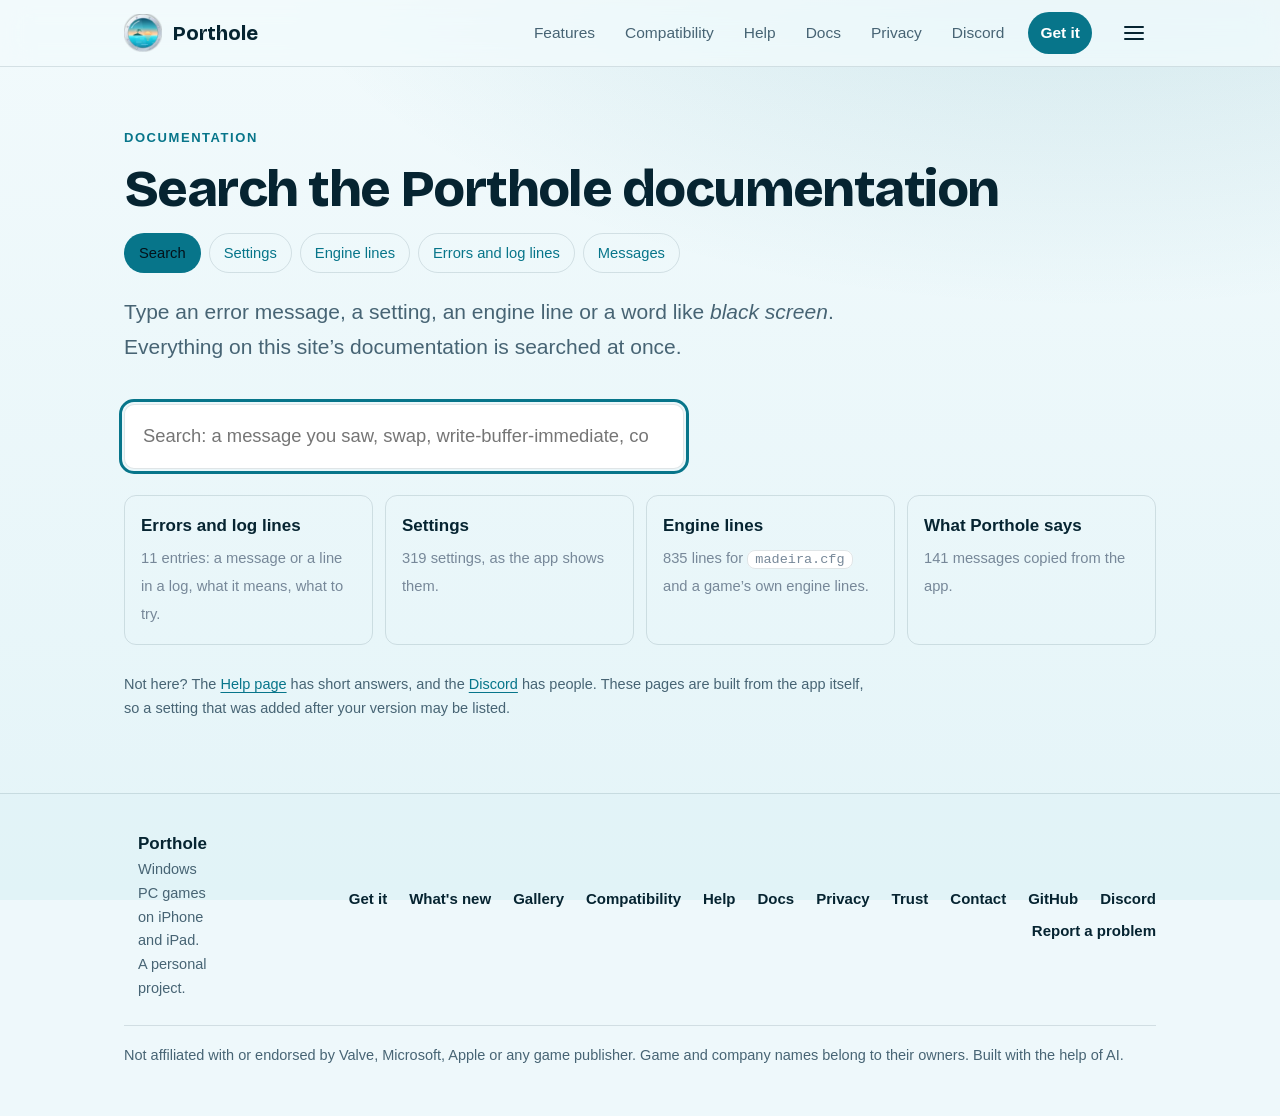
==== commit 7e3ed86d: "Porthole 1.3.0: changelog, download page, home page and documentation" ====
--- a/docs/index.html
+++ b/docs/index.html
@@ -21,7 +21,7 @@
 <script>try{var d=document.documentElement,t=localStorage.getItem("porthole-theme");if(t){d.dataset.theme=t;if(t==="custom"){var c=JSON.parse(localStorage.getItem("porthole-custom")||"{}");for(var k in c)d.style.setProperty(k,c[k])}}}catch(e){}</script>
 <link rel="preload" href="/fonts/bricolage-grotesque-latin.woff2" as="font" type="font/woff2" crossorigin>
 <link rel="stylesheet" href="/style.css?v=20261104">
-<link rel="stylesheet" href="/docs/docs.css?v=202611092040">
+<link rel="stylesheet" href="/docs/docs.css?v=202611121939">
 </head>
 <body>
 <a class="skip" href="#main">Skip to the content</a>
@@ -62,9 +62,9 @@
 <div id="docs-results" class="d-results"></div>
 <div class="d-cards" id="docs-cards">
 <a class="d-card" href="/docs/errors.html"><b>Errors and log lines</b><span>11 entries: a message or a line in a log, what it means, what to try.</span></a>
-<a class="d-card" href="/docs/settings.html"><b>Settings</b><span>291 settings, as the app shows them.</span></a>
-<a class="d-card" href="/docs/engine-lines.html"><b>Engine lines</b><span>824 lines for <code>madeira.cfg</code> and a game’s own engine lines.</span></a>
-<a class="d-card" href="/docs/messages.html"><b>What Porthole says</b><span>95 messages copied from the app.</span></a>
+<a class="d-card" href="/docs/settings.html"><b>Settings</b><span>319 settings, as the app shows them.</span></a>
+<a class="d-card" href="/docs/engine-lines.html"><b>Engine lines</b><span>835 lines for <code>madeira.cfg</code> and a game’s own engine lines.</span></a>
+<a class="d-card" href="/docs/messages.html"><b>What Porthole says</b><span>141 messages copied from the app.</span></a>
 </div>
 <p class="fine" style="margin-top:28px">Not here? The <a href="/help.html">Help page</a> has short answers, and the <a href="https://discord.gg/N7PkdptTFn">Discord</a> has people. These pages are built from the app itself, so a setting that was added after your version may be listed.</p>
 </div>
@@ -82,6 +82,6 @@
 <script src="/tools.js?v=20261052" defer></script>
 <script src="/fx.js?v=20261031" defer></script>
 <script src="/menu.js?v=20261027" defer></script>
-<script src="/docs/docs.js?v=202611092040" defer></script>
+<script src="/docs/docs.js?v=202611121939" defer></script>
 </body>
 </html>
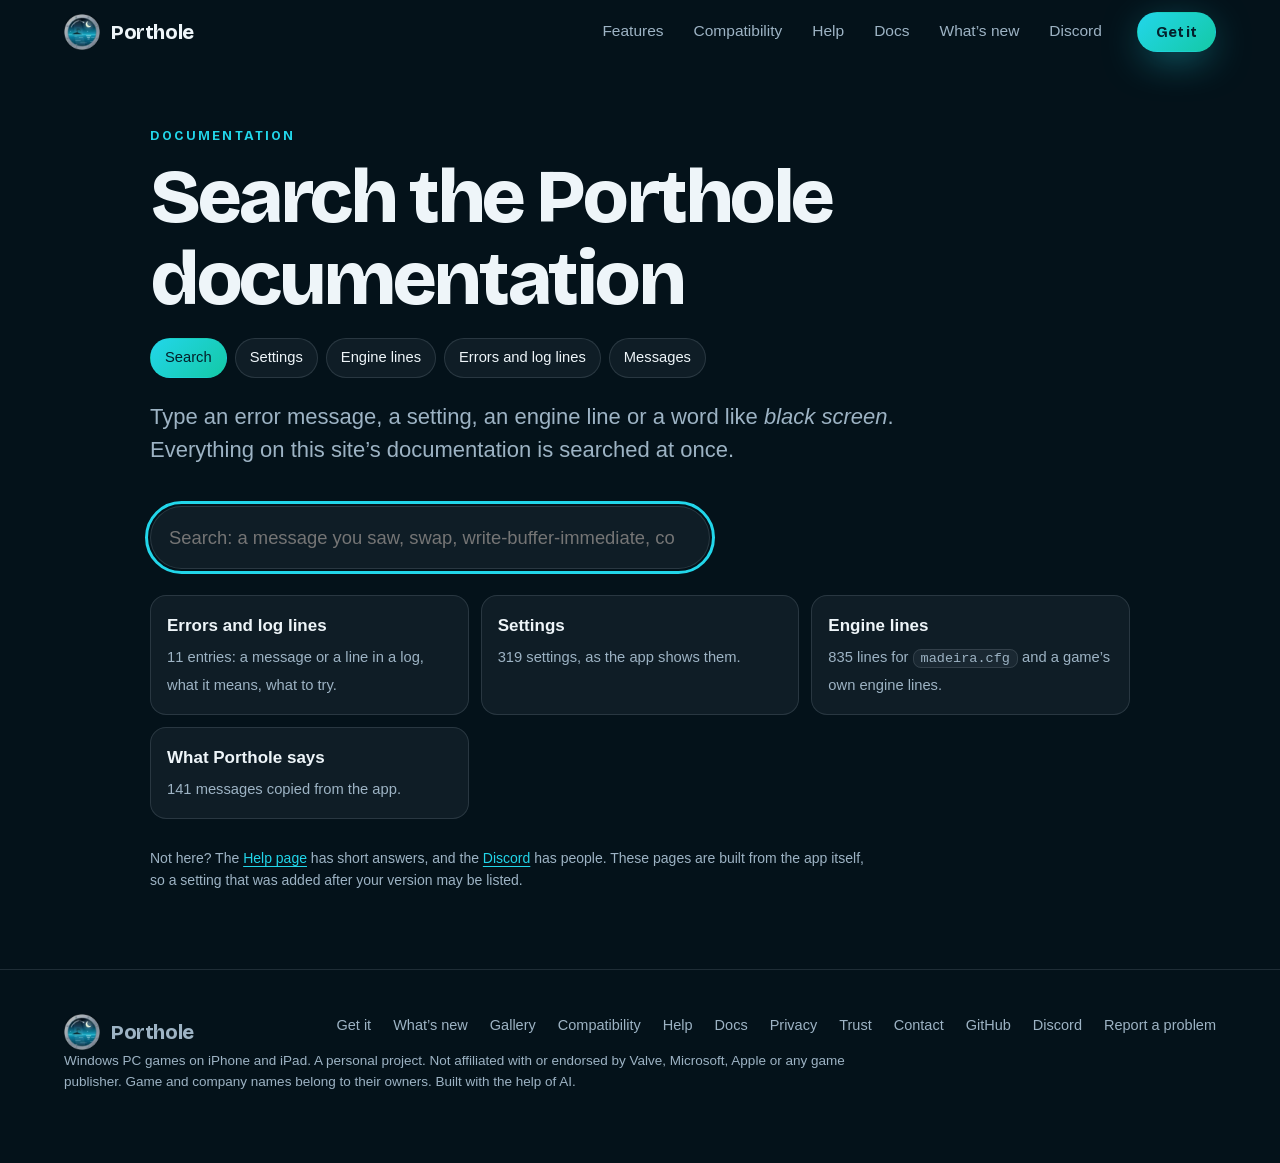
==== commit ed5b59ce: "Site redesign: scroll-driven home page, data explorer, one look on every page The home page now pins" ====
--- a/docs/index.html
+++ b/docs/index.html
@@ -18,39 +18,23 @@
 <meta property="og:image:width" content="1200">
 <meta property="og:image:height" content="630">
 <meta name="twitter:card" content="summary_large_image">
+<script>document.documentElement.classList.add("js");if(window.matchMedia&&matchMedia("(prefers-reduced-motion: reduce)").matches)document.documentElement.classList.add("rm")</script>
 <script>try{var d=document.documentElement,t=localStorage.getItem("porthole-theme");if(t){d.dataset.theme=t;if(t==="custom"){var c=JSON.parse(localStorage.getItem("porthole-custom")||"{}");for(var k in c)d.style.setProperty(k,c[k])}}}catch(e){}</script>
 <link rel="preload" href="/fonts/bricolage-grotesque-latin.woff2" as="font" type="font/woff2" crossorigin>
-<link rel="stylesheet" href="/style.css?v=20261104">
+<link rel="stylesheet" href="/site2.css?v=20261112e">
+<link rel="stylesheet" href="/inner.css?v=20261112g">
 <link rel="stylesheet" href="/docs/docs.css?v=202611121939">
 </head>
-<body>
+<body class="inner">
+<div class="sea" aria-hidden="true"><i></i><i></i></div>
 <a class="skip" href="#main">Skip to the content</a>
-<header class="top"><div class="wrap">
-  <a class="brand" href="/"><picture><source media="(prefers-color-scheme: dark)" srcset="/img/porthole-night-96.webp"><img src="/img/porthole-sunset-96.webp" alt="" width="38" height="38"></picture>Porthole</a>
-  <nav aria-label="Main">
-    <a href="/#features">Features</a><a href="/compat.html">Compatibility</a><a href="/help.html">Help</a><a href="/docs/">Docs</a><a href="/privacy.html">Privacy</a><a href="https://discord.gg/N7PkdptTFn">Discord</a><a class="cta" href="/download.html">Get it</a>
-  </nav>
-  <details class="menu">
-    <summary aria-label="Menu"><span class="bars" aria-hidden="true"></span></summary>
-    <div class="panel" role="navigation" aria-label="Site menu">
-      <a href="/">Home</a>
-      <a href="/#features">Features</a>
-      <a href="/download.html">Get it</a>
-      <a href="/compat.html">Compatibility</a>
-      <a href="/help.html">Help</a>
-      <a href="/docs/">Docs</a>
-      <a href="/gallery.html">Gallery</a>
-      <a href="/changelog.html">What's new</a>
-      <a href="/privacy.html">Privacy</a>
-      <a href="/trust.html">Trust</a>
-      <a href="/privacy.html#contact">Contact</a>
-      <span class="sep" role="separator"></span>
-      <a href="https://discord.gg/N7PkdptTFn">Discord<i aria-hidden="true">↗</i></a>
-      <a href="https://github.com/tylerkaska112/PortHole">GitHub<i aria-hidden="true">↗</i></a>
-      <a href="https://github.com/tylerkaska112/PortHole/issues/new/choose">Report a problem<i aria-hidden="true">↗</i></a>
-    </div>
-  </details>
-</div></header>
+<header class="nav">
+  <a class="brand" href="/"><img src="/img/porthole-night-96.webp" alt="" width="36" height="36">Porthole</a>
+  <nav class="links" aria-label="Main"><a href="/#features">Features</a><a href="/compat.html">Compatibility</a><a href="/help.html">Help</a><a href="/docs/" aria-current="page">Docs</a><a href="/changelog.html">What&rsquo;s new</a><a href="https://discord.gg/N7PkdptTFn">Discord</a></nav>
+  <a class="btn primary sm" href="/download.html">Get it</a>
+  <button class="burger" type="button" aria-label="Menu" aria-expanded="false"><span></span></button>
+  <div class="bar" aria-hidden="true"></div>
+</header>
 <main id="main">
 <div class="wrap page doc docs">
 <p class="eyebrow">Documentation</p>
@@ -69,19 +53,14 @@
 <p class="fine" style="margin-top:28px">Not here? The <a href="/help.html">Help page</a> has short answers, and the <a href="https://discord.gg/N7PkdptTFn">Discord</a> has people. These pages are built from the app itself, so a setting that was added after your version may be listed.</p>
 </div>
 </main>
-<footer><div class="wrap foot">
-  <div class="foot-brand">
-    <picture><source media="(prefers-color-scheme: dark)" srcset="/img/porthole-night-96.webp"><img src="/img/porthole-sunset-96.webp" alt="" width="40" height="40"></picture>
-    <div><b>Porthole</b><span>Windows PC games on iPhone and iPad. A personal project.</span></div>
-  </div>
-  <nav class="foot-links" aria-label="Footer">
-    <a href="/download.html">Get it</a><a href="/changelog.html">What's new</a><a href="/gallery.html">Gallery</a><a href="/compat.html">Compatibility</a><a href="/help.html">Help</a><a href="/docs/">Docs</a><a href="/privacy.html">Privacy</a><a href="/trust.html">Trust</a><a href="/privacy.html#contact">Contact</a><a href="https://github.com/tylerkaska112/PortHole">GitHub</a><a href="https://discord.gg/N7PkdptTFn">Discord</a><a href="https://github.com/tylerkaska112/PortHole/issues/new/choose">Report a problem</a>
-  </nav>
-  <p class="fine">Not affiliated with or endorsed by Valve, Microsoft, Apple or any game publisher. Game and company names belong to their owners. Built with the help of AI.</p>
+<footer class="foot"><div class="wrap">
+  <div class="row"><a class="brand" href="/"><img src="/img/porthole-night-96.webp" alt="" width="36" height="36">Porthole</a>
+  <nav aria-label="Footer"><a href="/download.html">Get it</a><a href="/changelog.html">What&rsquo;s new</a><a href="/gallery.html">Gallery</a><a href="/compat.html">Compatibility</a><a href="/help.html">Help</a><a href="/docs/">Docs</a><a href="/privacy.html">Privacy</a><a href="/trust.html">Trust</a><a href="/privacy.html#contact">Contact</a><a href="https://github.com/tylerkaska112/Porthole">GitHub</a><a href="https://discord.gg/N7PkdptTFn">Discord</a><a href="https://github.com/tylerkaska112/Porthole/issues/new/choose">Report a problem</a></nav></div>
+  <p>Windows PC games on iPhone and iPad. A personal project. Not affiliated with or endorsed by Valve, Microsoft, Apple or any game publisher. Game and company names belong to their owners. Built with the help of AI.</p>
 </div></footer>
 <script src="/tools.js?v=20261052" defer></script>
-<script src="/fx.js?v=20261031" defer></script>
-<script src="/menu.js?v=20261027" defer></script>
 <script src="/docs/docs.js?v=202611121939" defer></script>
+<script src="/site2.js?v=20261112e" defer></script>
+<script src="/theme.js?v=20261034" defer></script>
 </body>
 </html>
--- a/site2.css
+++ b/site2.css
@@ -0,0 +1,302 @@
+/* Porthole site, 2026 design. Plain CSS, no build step. Motion is driven by CSS variables that site2.js sets while you scroll:
+   --p   progress through a pinned story (0 to 1)      --hp  how far the hero has scrolled away (0 to 1)
+   --vp  progress of an element through the viewport   --page  how far down the page you are (0 to 1)
+   Without JavaScript, or with "reduce motion", every story is a plain stack and everything is visible. The colour names match theme.js, so a saved theme still applies. */
+
+@font-face { font-family: "Bricolage Grotesque"; font-style: normal; font-weight: 600 800; font-display: swap;
+  src: url("/fonts/bricolage-grotesque-latin.woff2") format("woff2");
+  unicode-range: U+0000-00FF, U+0131, U+0152-0153, U+02BB-02BC, U+02C6, U+02DA, U+02DC, U+0304, U+0308, U+0329, U+2000-206F, U+20AC, U+2122, U+2191, U+2193, U+2212, U+2215, U+FEFF, U+FFFD; }
+
+:root {
+  --bg: #04121A; --bg2: #08202E; --panel: rgba(199, 213, 224, .06); --panel2: rgba(199, 213, 224, .1); --line: rgba(199, 213, 224, .14);
+  --text: #EEF5F9; --dim: #9DB3C4; --accent: #22D6EA; --accent2: #14C9A6; --accent-ink: #04202B; --warm: #FFA94D; --good: #34D399; --amber: #FFB020;
+  --display: "Bricolage Grotesque", ui-rounded, "SF Pro Rounded", -apple-system, BlinkMacSystemFont, "Segoe UI", sans-serif;
+  --ease: cubic-bezier(.22, .8, .2, 1); --ease-io: cubic-bezier(.65, 0, .35, 1);
+  --gutter: clamp(20px, 5vw, 64px); --space: clamp(80px, 11vw, 150px); --nav: 64px;
+}
+* { box-sizing: border-box; }
+html { color-scheme: dark; -webkit-text-size-adjust: 100%; scroll-behavior: smooth; overflow-x: clip; background: var(--bg); }
+body { margin: 0; color: var(--text); background: var(--bg); overflow-x: clip;
+  font: 17px/1.6 -apple-system, BlinkMacSystemFont, "SF Pro Text", "Segoe UI", Roboto, Helvetica, Arial, sans-serif; -webkit-font-smoothing: antialiased; }
+img, video, svg { display: block; max-width: 100%; }
+a { color: var(--accent); text-underline-offset: 3px; }
+h1, h2, h3 { font-family: var(--display); margin: 0; letter-spacing: -.03em; text-wrap: balance; }
+p { margin: 0; text-wrap: pretty; }
+.skip { position: absolute; left: -999px; top: 8px; z-index: 100; background: var(--accent); color: var(--accent-ink); padding: 8px 14px; border-radius: 10px; }
+.skip:focus { left: 12px; }
+:focus-visible { outline: 2px solid var(--accent); outline-offset: 3px; border-radius: 6px; }
+.wrap { width: min(1180px, 100% - 2 * var(--gutter)); margin-inline: auto; }
+
+/* The sea behind everything: two soft lights that drift as you scroll */
+.sea { position: fixed; inset: 0; z-index: -1; pointer-events: none; overflow: hidden;
+  background: radial-gradient(1200px 700px at 80% -10%, color-mix(in srgb, var(--accent) 14%, transparent), transparent 70%), linear-gradient(180deg, var(--bg), var(--bg2) 130%); }
+.sea i { position: absolute; width: 60vmax; height: 60vmax; border-radius: 50%; filter: blur(80px); opacity: .5; will-change: transform; }
+.sea i:nth-child(1) { left: -20vmax; top: 10vh; background: radial-gradient(circle, color-mix(in srgb, var(--accent2) 30%, transparent), transparent 65%);
+  transform: translate3d(0, calc(var(--sy, 0) * -.06px), 0); }
+.sea i:nth-child(2) { right: -25vmax; top: 60vh; background: radial-gradient(circle, color-mix(in srgb, var(--accent) 26%, transparent), transparent 65%);
+  transform: translate3d(0, calc(var(--sy, 0) * -.1px), 0); }
+
+/* Navigation */
+.nav { position: fixed; inset: 0 0 auto 0; z-index: 60; height: var(--nav); display: flex; align-items: center; gap: 22px; padding: 0 var(--gutter);
+  border-bottom: 1px solid transparent; transition: background .45s var(--ease), border-color .45s var(--ease), backdrop-filter .45s var(--ease); }
+.nav.solid { background: color-mix(in srgb, var(--bg) 70%, transparent); backdrop-filter: saturate(170%) blur(18px); -webkit-backdrop-filter: saturate(170%) blur(18px); border-color: var(--line); }
+.nav .bar { position: absolute; left: 0; bottom: -1px; height: 2px; width: 100%; transform-origin: 0 50%; transform: scaleX(var(--page, 0));
+  background: linear-gradient(90deg, var(--accent), var(--accent2)); opacity: .9; }
+.brand { display: flex; align-items: center; gap: 11px; font: 750 20px var(--display); letter-spacing: -.02em; color: var(--text); text-decoration: none; margin-right: auto; }
+.brand img { width: 36px; height: 36px; }
+.links { display: flex; align-items: center; gap: 4px; }
+.links a { color: var(--dim); text-decoration: none; padding: 8px 13px; border-radius: 999px; font-size: 15.5px; transition: color .2s, background .2s; }
+.links a:hover { color: var(--text); background: var(--panel); }
+.btn { display: inline-flex; align-items: center; justify-content: center; gap: 8px; min-height: 48px; padding: 0 24px; border-radius: 999px; font: 700 16.5px var(--display);
+  letter-spacing: -.01em; text-decoration: none; border: 1px solid var(--line); color: var(--text); background: var(--panel); transition: transform .35s var(--ease), box-shadow .35s var(--ease), background .25s; }
+.btn:hover { transform: translateY(-2px); background: var(--panel2); }
+.btn.primary { background: linear-gradient(135deg, var(--accent), var(--accent2)); color: var(--accent-ink); border-color: transparent;
+  box-shadow: 0 10px 40px -8px color-mix(in srgb, var(--accent) 60%, transparent); }
+.btn.primary:hover { box-shadow: 0 16px 52px -6px color-mix(in srgb, var(--accent) 75%, transparent); }
+.btn.sm { min-height: 40px; padding: 0 18px; font-size: 15px; }
+.burger { display: none; width: 44px; height: 44px; border: 0; background: none; color: var(--text); border-radius: 999px; cursor: pointer; }
+.burger span, .burger span::before, .burger span::after { display: block; width: 20px; height: 2px; background: currentColor; border-radius: 2px; position: relative; margin: auto; transition: transform .3s var(--ease), background .3s; }
+.burger span::before, .burger span::after { content: ""; position: absolute; left: 0; }
+.burger span::before { top: -6px; } .burger span::after { top: 6px; }
+.nav.open .burger span { background: transparent; } .nav.open .burger span::before { top: 0; transform: rotate(45deg); } .nav.open .burger span::after { top: 0; transform: rotate(-45deg); }
+@media (max-width: 820px) {
+  .burger { display: block; }
+  .links { position: fixed; inset: var(--nav) 0 auto 0; flex-direction: column; align-items: stretch; gap: 2px; padding: 12px var(--gutter) 22px;
+    background: color-mix(in srgb, var(--bg) 92%, transparent); backdrop-filter: blur(22px); -webkit-backdrop-filter: blur(22px); border-bottom: 1px solid var(--line);
+    transform: translateY(-12px); opacity: 0; visibility: hidden; transition: transform .35s var(--ease), opacity .3s, visibility .3s; }
+  .links a { font-size: 19px; padding: 13px 14px; }
+  .nav.open .links { transform: none; opacity: 1; visibility: visible; }
+  .nav.open { background: color-mix(in srgb, var(--bg) 92%, transparent); }
+}
+
+/* Type */
+.eyebrow { font: 700 13px var(--display); letter-spacing: .16em; text-transform: uppercase; color: var(--accent); }
+.h1 { font-size: clamp(44px, 7.2vw, 100px); line-height: .96; font-weight: 800; letter-spacing: -.045em; }
+.h2 { font-size: clamp(36px, 6vw, 80px); line-height: 1; font-weight: 800; letter-spacing: -.04em; }
+.h3 { font-size: clamp(22px, 2.6vw, 30px); line-height: 1.1; font-weight: 750; letter-spacing: -.025em; }
+.lede { font-size: clamp(18px, 2vw, 22px); line-height: 1.5; color: var(--dim); max-width: 36em; }
+.grad { background: linear-gradient(100deg, var(--accent), var(--accent2) 70%); -webkit-background-clip: text; background-clip: text; color: transparent; }
+.dim { color: var(--dim); }
+
+/* Reveal on scroll: directional, staggered (only when script runs and motion is allowed) */
+.js:not(.rm) [data-r] { opacity: 0; transform: translate3d(0, 56px, 0) scale(.97); transition: opacity .9s var(--ease), transform 1.15s var(--ease); transition-delay: calc(var(--i, 0) * 90ms); will-change: transform, opacity; }
+.js:not(.rm) [data-r="left"] { transform: translate3d(-72px, 0, 0); }
+.js:not(.rm) [data-r="right"] { transform: translate3d(72px, 0, 0); }
+.js:not(.rm) [data-r="zoom"] { transform: scale(.86); }
+.js:not(.rm) [data-r].in { opacity: 1; transform: none; will-change: auto; }
+/* Headlines come up line by line from behind a mask */
+.ln { display: block; overflow: hidden; padding-bottom: .1em; margin-bottom: -.1em; }
+.ln > span { display: block; }
+.js:not(.rm) .ln > span { transform: translate3d(0, 112%, 0); transition: transform 1.15s var(--ease); transition-delay: calc(var(--i, 0) * 110ms + var(--d, 0ms)); }
+.js:not(.rm) .in .ln > span, .js:not(.rm) .ln.in > span { transform: none; }
+
+/* Devices */
+.ipad { position: relative; aspect-ratio: 4 / 3; border-radius: 3.4% / 4.5%; background: #0a0e13; padding: 1.7%;
+  box-shadow: 0 0 0 1.5px rgba(255, 255, 255, .17) inset, 0 0 0 1px rgba(0, 0, 0, .5), 0 70px 130px -30px rgba(0, 0, 0, .75), 0 0 120px -30px color-mix(in srgb, var(--accent) 55%, transparent); }
+.ipad .screen { position: relative; width: 100%; height: 100%; border-radius: 2% / 2.7%; overflow: hidden; background: #000; }
+.ipad .screen img { position: absolute; inset: 0; width: 100%; height: 100%; object-fit: cover; }
+.shot { border-radius: 6.4% / 13.4%; box-shadow: 0 50px 110px -28px rgba(0, 0, 0, .75), 0 0 100px -30px color-mix(in srgb, var(--accent) 50%, transparent); }
+
+/* Hero */
+.hero { position: relative; min-height: 100svh; padding: calc(var(--nav) + clamp(16px, 4vh, 48px)) var(--gutter) 0; display: flex; flex-direction: column; align-items: center; text-align: center; overflow: clip; }
+.hero-copy { transform: translate3d(0, calc(var(--hp, 0) * -70px), 0); opacity: calc(1 - var(--hp, 0) * 1.25); display: grid; justify-items: center; gap: clamp(14px, 2.1vh, 22px); }
+.pill { display: inline-flex; align-items: center; gap: 10px; padding: 6px 8px 6px 14px; border-radius: 999px; background: var(--panel); border: 1px solid var(--line); color: var(--text); text-decoration: none; font-size: 14.5px; font-weight: 600; }
+.pill b { background: var(--accent); color: var(--accent-ink); padding: 3px 11px; border-radius: 999px; font: 700 13px var(--display); }
+.pill i { width: 8px; height: 8px; border-radius: 50%; background: var(--good); box-shadow: 0 0 0 4px color-mix(in srgb, var(--good) 25%, transparent); }
+.cta { display: flex; flex-wrap: wrap; gap: 12px; justify-content: center; }
+.facts { display: flex; flex-wrap: wrap; gap: 6px 22px; justify-content: center; margin: 0; padding: 0; list-style: none; color: var(--dim); font-size: 14.5px; }
+.facts li::before { content: ""; display: inline-block; width: 6px; height: 6px; border-radius: 50%; background: var(--accent); margin-right: 9px; vertical-align: middle; }
+.hero-stage { width: min(1100px, 100%); margin-top: clamp(14px, 2.6vh, 32px); perspective: 1800px; }
+.hero-device { transform-origin: 50% 100%;
+  --k: min(var(--hp, 0) * 1.7, 1);
+  transform: translate3d(0, calc((1 - var(--k)) * 30px), 0) rotateX(calc((1 - var(--k)) * 22deg)) scale(calc(.9 + var(--k) * .1)); }
+.hero-device .ipad { animation: bob 9s ease-in-out infinite; }
+@keyframes bob { 50% { translate: 0 -8px; } }
+.hero::after { content: ""; position: absolute; left: 0; right: 0; bottom: 0; height: 22vh; background: linear-gradient(180deg, transparent, var(--bg)); pointer-events: none; }
+
+/* Pinned stories. Static and fully visible by default; pinned and scrubbed when script runs */
+.story { position: relative; }
+.stick { position: relative; padding: var(--space) var(--gutter); }
+.js:not(.rm) .track { height: var(--h, 320vh); }
+.js:not(.rm) .stick { position: sticky; top: 0; height: 100svh; padding: calc(var(--nav) + 2vh) var(--gutter) 3vh; overflow: clip; display: grid; align-content: center; }
+.split { display: grid; grid-template-columns: minmax(0, .9fr) minmax(0, 1.25fr); gap: clamp(28px, 5vw, 80px); align-items: center; width: min(1280px, 100%); margin-inline: auto; }
+.split.flip { grid-template-columns: minmax(0, 1.25fr) minmax(0, .9fr); }
+.split.flip .copy { order: 2; }
+.copy { display: grid; gap: 18px; align-content: start; }
+.copy .h2 { margin-top: 2px; }
+.steps { display: grid; gap: 26px; margin-top: 10px; }
+.step { display: grid; gap: 8px; }
+.step h3 { font-size: clamp(22px, 2.5vw, 32px); }
+.step p { color: var(--dim); max-width: 32em; }
+.js:not(.rm) .steps { position: relative; display: block; min-height: var(--sh, 15.5rem); }
+.js:not(.rm) .step { position: absolute; inset: 0 0 auto 0;
+  --in: clamp(0, (var(--p, 0) - var(--a)) * 14, 1); --out: clamp(0, (var(--b) - var(--p, 0)) * 14, 1);
+  opacity: calc(var(--in) * var(--out)); transform: translate3d(0, calc((1 - var(--in)) * 44px - (1 - var(--out)) * 44px), 0); pointer-events: none; }
+.js:not(.rm) .step.hold { --out: 1; }   /* the last step stays */
+.note { font-size: 13.5px; color: var(--dim); max-width: 36em; }
+@media (max-width: 900px) {
+  .split, .split.flip { grid-template-columns: 1fr; gap: 20px; }
+  .split.flip .copy { order: 0; }
+  .js:not(.rm) .stick { padding-top: calc(var(--nav) + 1vh); align-content: start; }
+  .js:not(.rm) .steps { min-height: 14.5rem; }
+  .js:not(.rm) .stick .copy { gap: 10px; }
+  .js:not(.rm) .stick .note { font-size: 12px; line-height: 1.4; }
+  .copy .h2 { font-size: clamp(30px, 8.4vw, 44px); }
+}
+
+/* Story 1: upscaling and frame generation */
+.fg-device { position: relative; --sw: clamp(0, (var(--p, 0) - .44) * 40, 1); }
+.js:not(.rm) .fg-device { transform: translate3d(0, calc((1 - clamp(0, var(--p, 0) * 9, 1)) * 40px), 0) scale(calc(.94 + clamp(0, var(--p, 0) * 9, 1) * .06)); }
+.fg-device .before { filter: blur(calc((1 - clamp(0, (var(--p, 0) - .04) * 7, 1)) * 7px)) saturate(calc(.85 + clamp(0, (var(--p, 0) - .04) * 7, 1) * .15)); transform: scale(calc(1.04 - clamp(0, (var(--p, 0) - .04) * 7, 1) * .04)); }
+.fg-device .after { opacity: var(--sw); }
+.rm .fg-device .after, html:not(.js) .fg-device .after { opacity: 1; }
+.fg-toggle { display: inline-flex; align-items: center; gap: 12px; padding: 8px 16px 8px 10px; border-radius: 999px; background: color-mix(in srgb, #000 55%, transparent); border: 1px solid var(--line); font: 700 14px var(--display);
+  backdrop-filter: blur(10px); -webkit-backdrop-filter: blur(10px); position: absolute; left: 3.2%; bottom: 5%; z-index: 3; }
+.fg-toggle i { position: relative; width: 44px; height: 26px; border-radius: 999px; background: color-mix(in srgb, #fff 18%, transparent); transition: none; }
+.fg-toggle i::after { content: ""; position: absolute; top: 3px; left: calc(3px + var(--sw) * 18px); width: 20px; height: 20px; border-radius: 50%; background: #fff; }
+.fg-toggle i::before { content: ""; position: absolute; inset: 0; border-radius: inherit; background: linear-gradient(135deg, var(--accent), var(--accent2)); opacity: var(--sw); }
+.fps { position: absolute; right: 3.2%; bottom: 4.4%; z-index: 3; display: flex; align-items: baseline; gap: 8px; padding: 6px 18px 8px; border-radius: 20px; background: color-mix(in srgb, #000 58%, transparent);
+  border: 1px solid var(--line); backdrop-filter: blur(10px); -webkit-backdrop-filter: blur(10px); font-family: var(--display); }
+.fps b { font-size: clamp(34px, 5vw, 64px); line-height: 1; font-weight: 800; letter-spacing: -.03em; font-variant-numeric: tabular-nums; color: var(--amber); transition: color .25s; }
+.fps b.hot { color: var(--good); }
+.fps small { font-size: 14px; font-weight: 700; letter-spacing: .12em; color: var(--dim); }
+.bars { display: grid; gap: 16px; margin-top: 4px; }
+.bar-row { display: grid; gap: 6px; --o: 0; --g: clamp(0, (var(--p, 1) - var(--a, 0) - var(--o) * .04) * 7, 1); }
+.bar-row header { display: flex; justify-content: space-between; align-items: baseline; font: 700 17px var(--display); }
+.bar-row header span { color: var(--dim); font: 600 14px -apple-system, sans-serif; }
+.bar-row .track-b { height: 10px; border-radius: 999px; background: var(--panel); overflow: hidden; position: relative; }
+.bar-row .track-b + .track-b { margin-top: -2px; }
+.bar-row .fill { position: absolute; inset: 0 auto 0 0; width: calc(var(--w) * 1% * var(--g)); border-radius: inherit; background: color-mix(in srgb, var(--dim) 55%, transparent); }
+.bar-row .fill.on { background: linear-gradient(90deg, var(--accent), var(--accent2)); box-shadow: 0 0 18px color-mix(in srgb, var(--accent) 50%, transparent); }
+@media (max-width: 900px) {
+  .fg-device { width: 100%; max-width: min(560px, 100%, calc(32svh * 1.33)); margin-inline: auto; }
+  .fps b { font-size: 30px; } .fps { padding: 4px 12px 6px; }
+  .fg-toggle { font-size: 12px; padding: 5px 12px 5px 7px; }
+}
+
+/* Story 2: a rail of cards that slides sideways while you scroll down */
+.rail-head { width: min(1280px, 100%); margin-inline: auto; padding-inline: var(--gutter); display: grid; gap: 12px; }
+.js:not(.rm) .rail-stick { display: grid; grid-template-columns: minmax(0, 1fr); align-content: center; gap: clamp(20px, 4vh, 40px); }
+.rail { display: flex; width: max-content; min-width: 100%; gap: clamp(16px, 2.4vw, 28px); padding-inline: var(--gutter); }
+.js:not(.rm) .rail { transform: translate3d(calc(var(--p, 0) * var(--max, 0) * -1px), 0, 0); will-change: transform; }
+html:not(.js) .rail, .rm .rail { flex-wrap: wrap; }
+.hcard { flex: 0 0 min(82vw, 560px); min-height: min(54svh, 470px); display: grid; grid-template-rows: auto 1fr; gap: 18px; padding: clamp(20px, 2.6vw, 30px); border-radius: 28px; position: relative; overflow: hidden;
+  background: linear-gradient(160deg, color-mix(in srgb, var(--panel2) 100%, transparent), var(--panel)); border: 1px solid var(--line); }
+.hcard::before { content: ""; position: absolute; inset: 0; background: radial-gradient(420px circle at var(--mx, 70%) var(--my, 0%), color-mix(in srgb, var(--accent) 20%, transparent), transparent 60%); opacity: .8; transition: opacity .3s; pointer-events: none; }
+.hcard .art { min-height: 0; display: grid; place-items: center; border-radius: 20px; background: color-mix(in srgb, #000 32%, transparent); border: 1px solid var(--line); overflow: hidden; position: relative; }
+.hcard .art svg { width: 78%; height: auto; max-height: 100%; color: var(--accent); }
+.hcard .txt { display: grid; gap: 8px; position: relative; }
+.hcard .txt p { color: var(--dim); font-size: 16.5px; }
+.pulse { animation: pulse 3.2s ease-in-out infinite; transform-origin: center; transform-box: fill-box; }
+.pulse.d1 { animation-delay: .4s; } .pulse.d2 { animation-delay: .8s; } .pulse.d3 { animation-delay: 1.2s; }
+@keyframes pulse { 0%, 100% { opacity: .55; transform: scale(1); } 50% { opacity: 1; transform: scale(1.06); } }
+.drift { animation: drift 6s ease-in-out infinite; }
+@keyframes drift { 0%, 100% { transform: translate(0, 0); } 50% { transform: translate(16px, -10px); } }
+.sweep { stroke-dasharray: 8 10; animation: sweep 2.4s linear infinite; }
+@keyframes sweep { to { stroke-dashoffset: -36; } }
+
+/* Story 3: the library, a phone that changes screens */
+.phone-stack { position: relative; aspect-ratio: 1185 / 565; width: 100%; }
+.phone-stack .shot { position: absolute; inset: 0; width: 100%; height: 100%; }
+.js:not(.rm) .phone-stack .shot { opacity: calc(clamp(0, (var(--p, 0) - var(--a)) * 14, 1) * clamp(0, (var(--b) - var(--p, 0)) * 14, 1)); transform: scale(calc(.94 + clamp(0, (var(--p, 0) - var(--a)) * 6, 1) * .06)) translate3d(0, calc((1 - clamp(0, (var(--p, 0) - var(--a)) * 10, 1)) * 24px), 0); }
+.js:not(.rm) .phone-stack .shot.hold { opacity: clamp(0, (var(--p, 0) - var(--a)) * 14, 1); }
+html:not(.js) .phone-stack, .rm .phone-stack { display: grid; gap: 22px; aspect-ratio: auto; }
+html:not(.js) .phone-stack .shot, .rm .phone-stack .shot { position: relative; }
+.chips { display: flex; flex-wrap: wrap; gap: 8px; margin-top: 6px; }
+.chip { padding: 6px 14px; border-radius: 999px; background: var(--panel); border: 1px solid var(--line); font-size: 14.5px; font-weight: 600; color: var(--text); }
+
+/* Does it run your game */
+.section { padding: var(--space) 0; position: relative; }
+.head { display: grid; gap: 14px; justify-items: center; text-align: center; margin-bottom: clamp(34px, 5vw, 64px); }
+.head .lede { margin-inline: auto; }
+.stats { display: grid; grid-template-columns: repeat(3, 1fr); gap: clamp(12px, 2vw, 24px); }
+.stat { padding: clamp(22px, 3vw, 38px); border-radius: 26px; background: var(--panel); border: 1px solid var(--line); text-align: center; display: grid; gap: 4px; }
+.stat b { font: 800 clamp(44px, 7vw, 92px)/1 var(--display); letter-spacing: -.04em; font-variant-numeric: tabular-nums; }
+.stat span { color: var(--dim); font-size: 16px; }
+.marquee { margin-top: clamp(30px, 4vw, 52px); overflow: hidden; mask-image: linear-gradient(90deg, transparent, #000 10%, #000 90%, transparent); -webkit-mask-image: linear-gradient(90deg, transparent, #000 10%, #000 90%, transparent); }
+.marquee .row { display: flex; gap: 12px; width: max-content; animation: marq var(--dur, 80s) linear infinite; padding: 6px 0; }
+.marquee:hover .row { animation-play-state: paused; }
+.marquee .row + .row { margin-top: 10px; animation-direction: reverse; }
+@keyframes marq { to { transform: translateX(-50%); } }
+.tag { display: inline-flex; align-items: center; gap: 9px; padding: 9px 18px; border-radius: 999px; background: var(--panel); border: 1px solid var(--line); white-space: nowrap; font-weight: 600; font-size: 15.5px; }
+.tag::before { content: ""; width: 8px; height: 8px; border-radius: 50%; background: var(--good); box-shadow: 0 0 10px color-mix(in srgb, var(--good) 70%, transparent); }
+.tag.p::before { background: var(--amber); box-shadow: 0 0 10px color-mix(in srgb, var(--amber) 70%, transparent); }
+.fine { font-size: 14px; color: var(--dim); text-align: center; max-width: 46em; margin: 22px auto 0; }
+@media (max-width: 700px) { .stats { grid-template-columns: 1fr; } }
+
+/* Set up in minutes: a line that draws itself */
+.flow { position: relative; display: grid; grid-template-columns: repeat(3, 1fr); gap: clamp(14px, 2.4vw, 30px); counter-reset: s; }
+.flow::before { content: ""; position: absolute; left: 6%; right: 6%; top: 27px; height: 2px; background: var(--line); }
+.flow::after { content: ""; position: absolute; left: 6%; top: 27px; height: 2px; width: calc(88% * var(--vp, 1)); background: linear-gradient(90deg, var(--accent), var(--accent2)); box-shadow: 0 0 14px color-mix(in srgb, var(--accent) 60%, transparent); }
+.fstep { position: relative; display: grid; gap: 10px; padding-top: 74px; counter-increment: s; }
+.fstep::before { content: counter(s); position: absolute; top: 0; left: 0; width: 56px; height: 56px; display: grid; place-items: center; border-radius: 50%; background: var(--bg); border: 2px solid var(--accent);
+  font: 800 22px var(--display); color: var(--accent); box-shadow: 0 0 0 8px var(--bg); }
+.fstep p { color: var(--dim); }
+.fstep small { color: var(--dim); font-size: 14px; }
+.under { margin-top: 36px; padding: 20px 24px; border-radius: 20px; background: var(--panel); border: 1px solid var(--line); color: var(--dim); font-size: 15.5px; }
+@media (max-width: 820px) { .flow { grid-template-columns: 1fr; } .flow::before, .flow::after { left: 27px; right: auto; top: 6%; width: 2px; height: 88%; } .flow::after { height: calc(88% * var(--vp, 1)); }
+  .fstep { padding: 4px 0 8px 76px; } }
+
+/* Straight talk and the FAQ */
+.cards { display: grid; grid-template-columns: repeat(3, 1fr); gap: clamp(12px, 2vw, 22px); }
+.card { position: relative; padding: clamp(22px, 2.6vw, 32px); border-radius: 26px; background: var(--panel); border: 1px solid var(--line); display: grid; gap: 10px; align-content: start; overflow: hidden; }
+.card::before { content: ""; position: absolute; inset: 0; background: radial-gradient(360px circle at var(--mx, 50%) var(--my, 0%), color-mix(in srgb, var(--accent) 16%, transparent), transparent 60%); pointer-events: none; }
+.card p { color: var(--dim); position: relative; }
+.card .h3 { position: relative; }
+@media (max-width: 820px) { .cards { grid-template-columns: 1fr; } }
+.faq { display: grid; gap: 10px; max-width: 860px; margin-inline: auto; }
+details.q { border-radius: 22px; background: var(--panel); border: 1px solid var(--line); transition: background .3s; }
+details.q[open] { background: var(--panel2); }
+details.q summary { list-style: none; cursor: pointer; padding: 20px 24px; display: flex; justify-content: space-between; align-items: center; gap: 16px; font: 700 clamp(18px, 2vw, 21px) var(--display); letter-spacing: -.015em; }
+details.q summary::-webkit-details-marker { display: none; }
+details.q summary::after { content: "+"; font: 400 30px/1 var(--display); color: var(--accent); transition: transform .4s var(--ease); flex: none; }
+details.q[open] summary::after { transform: rotate(45deg); }
+details.q .a { padding: 0 24px 22px; color: var(--dim); }
+details.q[open] .a { animation: fadeup .5s var(--ease); }
+@keyframes fadeup { from { opacity: 0; transform: translateY(-8px); } }
+
+/* Get it */
+.get { text-align: center; position: relative; overflow: clip; }
+.get .ring { position: absolute; left: 50%; top: 50%; width: min(120vw, 1100px); aspect-ratio: 1; translate: -50% -50%; opacity: .22; pointer-events: none; transform: rotate(calc(var(--vp, 0) * 40deg)) scale(calc(.9 + var(--vp, 0) * .15)); }
+.get .inner { position: relative; display: grid; justify-items: center; gap: 22px; }
+.get img.mark { width: 112px; height: 112px; filter: drop-shadow(0 20px 50px color-mix(in srgb, var(--accent) 55%, transparent)); }
+.early { max-width: 42em; margin: 6px auto 0; padding: 14px 20px; border-radius: 18px; background: color-mix(in srgb, var(--warm) 10%, transparent); border: 1px solid color-mix(in srgb, var(--warm) 35%, transparent); font-size: 14.5px; color: var(--text); }
+
+/* Footer */
+.foot { border-top: 1px solid var(--line); padding: 44px 0 56px; color: var(--dim); font-size: 14.5px; }
+.foot .row { display: flex; flex-wrap: wrap; gap: 14px 28px; justify-content: space-between; }
+.foot nav { display: flex; flex-wrap: wrap; gap: 6px 22px; }
+.foot a { color: var(--dim); text-decoration: none; } .foot a:hover { color: var(--text); }
+.foot p { margin-top: 22px; max-width: 60em; font-size: 13.5px; }
+
+/* Reduce motion: everything stays put and fully visible */
+.rm *, .rm *::before, .rm *::after { animation: none !important; transition: none !important; scroll-behavior: auto !important; }
+.rm .sea i { transform: none; }
+.rm .hero-device { transform: none; }
+.rm .step { position: relative; opacity: 1; }
+@media (hover: hover) { .btn:active { transform: translateY(0) scale(.98); } }
+
+/* What to expect on your device: built from the same public snapshot as the compatibility page */
+.explore { margin-top: clamp(36px, 5vw, 70px); display: grid; gap: 22px; }
+.explore-title { font: 800 clamp(24px, 3vw, 36px)/1.1 var(--display); letter-spacing: -.03em; }
+.explore .chips { display: flex; flex-wrap: wrap; gap: 10px; }
+.explore .chip { font: 600 15px var(--display); color: var(--text); background: var(--panel); border: 1px solid var(--line); border-radius: 999px; padding: 9px 17px; cursor: pointer; transition: background .2s, border-color .2s, transform .3s var(--ease); }
+.explore .chip:hover { background: var(--panel2); transform: translateY(-1px); }
+.explore .chip[aria-pressed="true"] { background: linear-gradient(135deg, var(--accent), var(--accent2)); color: var(--accent-ink); border-color: transparent; }
+.explore .chip small { opacity: .7; font-weight: 600; margin-left: 6px; }
+.tiles { display: grid; grid-template-columns: repeat(4, 1fr); gap: clamp(10px, 1.6vw, 18px); }
+.tile { padding: clamp(16px, 2vw, 24px); border-radius: 22px; background: var(--panel); border: 1px solid var(--line); display: grid; gap: 4px; }
+.tile b { font: 800 clamp(34px, 4.6vw, 58px)/1 var(--display); letter-spacing: -.04em; font-variant-numeric: tabular-nums; }
+.tile span { color: var(--dim); font-size: 14.5px; }
+.fastest h4 { font: 700 15px var(--display); letter-spacing: .12em; text-transform: uppercase; color: var(--dim); margin: 0 0 12px; }
+.rank { list-style: none; margin: 0; padding: 0; display: grid; gap: 10px; }
+.rank li { display: grid; grid-template-columns: minmax(0, 15em) 1fr auto; gap: 14px; align-items: center; font-weight: 600; }
+.rank .nm { overflow: hidden; text-overflow: ellipsis; white-space: nowrap; }
+.rank .br { height: 12px; border-radius: 999px; background: var(--panel); overflow: hidden; }
+.rank .br i { display: block; height: 100%; width: calc(var(--w, 0) * 1%); border-radius: inherit; background: linear-gradient(90deg, var(--accent), var(--accent2)); transition: width .7s var(--ease); }
+.rank .fv { font-variant-numeric: tabular-nums; color: var(--dim); min-width: 4.5em; text-align: right; }
+.rm .rank .br i { transition: none; }
+@media (max-width: 760px) {
+  .tiles { grid-template-columns: repeat(2, 1fr); }
+  .rank li { grid-template-columns: 1fr auto; } .rank .br { grid-column: 1 / -1; grid-row: 2; }
+}
--- a/inner.css
+++ b/inner.css
@@ -0,0 +1,165 @@
+/* Porthole site: every page except the home page. Loaded after site2.css, which gives the page, the header and the footer.
+   This file only styles what the inner pages hold (text pages, cards, the compatibility list, the Help tools, the download card, screenshots).
+   Everything is scoped to .inner so it cannot change the home page. */
+:root { --panel-solid: #0B2230; --radius: 22px; --warn: #FFB020; --bad: #FF6B6B; --glow: 0 0 0 1px rgba(34, 214, 234, .22), 0 24px 80px -20px rgba(34, 214, 234, .25); }
+
+.inner main { padding: calc(var(--nav) + clamp(28px, 5vw, 64px)) 0 clamp(40px, 6vw, 80px); }
+.inner .wrap.page { width: min(980px, 100% - 2 * var(--gutter)); padding-top: 0; }
+.inner .wrap.page.wide, .inner .wrap.wide { width: min(1180px, 100% - 2 * var(--gutter)); }
+.inner section { padding: clamp(36px, 5vw, 64px) 0 0; scroll-margin-top: calc(var(--nav) + 16px); }
+.inner .page > section:first-child, .inner main > section:first-child { padding-top: 0; }
+
+/* Type */
+.inner h1, .inner h2, .inner h3, .inner h4 { font-family: var(--display); line-height: 1.08; letter-spacing: -.03em; margin: 0; }
+.inner .page h1, .inner h1 { font-size: clamp(40px, 6.4vw, 76px); font-weight: 800; letter-spacing: -.045em; margin-bottom: 18px; }
+.inner .page h2, .inner h2 { font-size: clamp(28px, 4vw, 44px); font-weight: 800; letter-spacing: -.035em; margin: clamp(36px, 5vw, 56px) 0 14px; }
+.inner h3 { font-size: 20px; font-weight: 700; letter-spacing: -.02em; margin-bottom: 6px; }
+.inner p { margin: 0 0 14px; }
+.inner .page ul, .inner .page ol { padding-left: 1.3em; max-width: 46em; }
+.inner .page li { margin: 6px 0; }
+.inner .page code, .inner code { background: var(--panel); border: 1px solid var(--line); padding: 1px 7px; border-radius: 8px; font-size: .92em; }
+.inner .lede { text-align: left; margin: 0 0 22px; }
+.inner .fine { text-align: left; margin: 0 0 14px; max-width: 52em; }
+.inner .center { text-align: center; } .inner .center .lede, .inner .center .fine { margin-left: auto; margin-right: auto; text-align: center; }
+.inner .eyebrow { margin: 0 0 12px; }
+.inner .foot .fine { text-align: left; }
+.inner .placeholder { border: 1.5px dashed var(--warm); background: color-mix(in srgb, var(--warm) 8%, transparent); border-radius: 14px; padding: 14px 16px; color: var(--dim); }
+.inner .doc table { border-collapse: collapse; width: 100%; margin: 12px 0; font-size: 15.5px; }
+.inner .doc th, .inner .doc td { text-align: left; padding: 9px 12px; border-bottom: 1px solid var(--line); vertical-align: top; }
+.inner .doc th { color: var(--dim); font-weight: 600; font-size: 13.5px; text-transform: uppercase; letter-spacing: .05em; }
+.inner .status { display: flex; gap: 12px; align-items: flex-start; background: var(--panel); border: 1px solid var(--line); border-left: 4px solid var(--warm); border-radius: 16px; padding: 14px 18px; margin: 0 0 18px; }
+.inner .status b { color: var(--text); }
+.inner .band { display: flex; gap: 24px; align-items: center; justify-content: space-between; flex-wrap: wrap; padding: 30px; border-radius: 26px; border: 1px solid var(--line);
+  background: linear-gradient(135deg, color-mix(in srgb, var(--accent) 16%, var(--panel)), color-mix(in srgb, var(--accent2) 10%, var(--panel))); }
+.inner .band h2 { margin: 0 0 8px; } .inner .band .lede { margin: 0; max-width: 34em; }
+.inner .actions, .inner .rc-actions { display: flex; flex-wrap: wrap; gap: 12px; }
+
+/* Cards */
+.inner .grid { display: grid; grid-template-columns: repeat(auto-fit, minmax(290px, 1fr)); gap: 16px; margin-top: 28px; }
+.inner .card { background: var(--panel); border: 1px solid var(--line); border-radius: var(--radius); padding: 24px; }
+.inner .card p { margin: 0; color: var(--dim); font-size: 15.8px; }
+.inner .card h3 { margin-top: 0; }
+
+/* FAQ (same look as the home page) */
+.inner .faq { margin-top: 24px; display: grid; gap: 10px; }
+.inner .faq details { background: var(--panel); border: 1px solid var(--line); border-radius: 18px; }
+.inner .faq summary { cursor: pointer; padding: 16px 20px; font-weight: 650; list-style: none; display: flex; justify-content: space-between; gap: 16px; }
+.inner .faq summary::-webkit-details-marker { display: none; }
+.inner .faq summary::after { content: "+"; color: var(--accent); font-size: 22px; line-height: 1; }
+.inner .faq details[open] summary::after { content: "\2212"; }
+.inner .faq .a { padding: 0 20px 16px; color: var(--dim); }
+.inner .faq .a p:last-child { margin-bottom: 0; }
+
+/* The Get it page: the release card */
+.inner .release-card { margin-top: 18px; padding: clamp(22px, 4vw, 34px); border-radius: 28px; border: 1px solid color-mix(in srgb, var(--accent) 35%, var(--line));
+  background: radial-gradient(600px 260px at 100% 0, color-mix(in srgb, var(--accent) 16%, transparent), transparent 70%), var(--panel); box-shadow: var(--glow); }
+.inner .rc-head { display: flex; align-items: center; flex-wrap: wrap; gap: 10px 14px; margin-bottom: 8px; }
+.inner .rc-name { font: 800 clamp(26px, 4vw, 38px)/1.1 var(--display); letter-spacing: -.03em; }
+.inner .rc-tag { font-size: 12.5px; font-weight: 800; letter-spacing: .08em; text-transform: uppercase; color: var(--accent-ink); background: var(--good); border-radius: 999px; padding: 4px 11px; }
+.inner .rc-sub { color: var(--dim); max-width: 44em; margin-bottom: 20px; }
+.inner .rc-actions { margin-bottom: 22px; }
+.inner .rc-facts { display: grid; grid-template-columns: repeat(auto-fit, minmax(150px, 1fr)); gap: 12px; margin: 0 0 16px; }
+.inner .rc-facts div { padding: 12px 14px; border-radius: 14px; background: color-mix(in srgb, var(--bg) 55%, transparent); border: 1px solid var(--line); min-width: 0; }
+.inner .rc-facts dt { font-size: 12px; font-weight: 700; letter-spacing: .09em; text-transform: uppercase; color: var(--dim); margin-bottom: 4px; }
+.inner .rc-facts dd { margin: 0; font-weight: 700; overflow-wrap: anywhere; }
+.inner .rc-facts code { font-size: .86em; font-weight: 600; }
+
+/* Screenshots */
+.inner .shots { display: grid; gap: 30px; margin-top: 26px; }
+.inner .shot { margin: 0; box-shadow: none; border-radius: 0; }
+.inner .shot img { width: 100%; height: auto; display: block; border-radius: 26px; box-shadow: 0 40px 90px -30px rgba(0, 0, 0, .7), 0 0 0 1px var(--line); background: var(--panel); }
+.inner .shot figcaption { color: var(--dim); font-size: 14.5px; margin-top: 10px; }
+.inner .shot-row { display: grid; gap: 22px; }
+.inner .shot-row.four { grid-template-columns: repeat(4, minmax(0, 1fr)); }
+.inner .shot-row.two { grid-template-columns: repeat(2, minmax(0, 1fr)); }
+@media (max-width: 820px) { .inner .shot-row.four { grid-template-columns: repeat(2, minmax(0, 1fr)); } }
+@media (max-width: 560px) { .inner .shot-row.two { grid-template-columns: minmax(0, 1fr); } .inner .shot img { border-radius: 20px; } }
+
+/* The compatibility list (compat.js builds these) */
+.inner .tools { display: flex; gap: 12px; flex-wrap: wrap; align-items: center; margin: 0 0 18px; }
+.inner .tools[hidden] { display: none; }
+.inner .tools input, .inner .tools select { padding: 12px 16px; border-radius: 999px; border: 1px solid var(--line); background: var(--panel); color: var(--text); font: inherit; }
+.inner .tools input { flex: 1 1 260px; }
+.inner .games { display: grid; grid-template-columns: minmax(0, 1fr); gap: 12px; }
+.inner .game { min-width: 0; background: var(--panel); border: 1px solid var(--line); border-radius: 20px; transition: border-color .25s, background .25s; }
+.inner .game:hover, .inner .game[open] { border-color: color-mix(in srgb, var(--accent) 40%, var(--line)); background: var(--panel2); }
+.inner .game summary { list-style: none; cursor: pointer; padding: 16px 18px; display: flex; gap: 14px; align-items: center; min-width: 0; }
+@media (max-width: 560px) { .inner .game summary { flex-wrap: wrap; gap: 8px 12px; } .inner .game summary .grow { flex: 1 1 100%; } }
+.inner .game summary::-webkit-details-marker { display: none; }
+.inner .game summary .name { font-weight: 650; font-size: 17.5px; }
+.inner .game summary .meta { color: var(--dim); font-size: 14.5px; }
+.inner .game summary .grow { flex: 1; min-width: 0; }
+.inner .game .body { padding: 0 18px 18px; }
+.inner .pill { display: inline-flex; align-items: center; gap: 6px; padding: 4px 11px; border-radius: 999px; font-size: 13px; font-weight: 700; letter-spacing: .2px; white-space: nowrap; border: 0; background: none; color: inherit; }
+.inner .pill.great { background: color-mix(in srgb, var(--good) 18%, transparent); color: var(--good); }
+.inner .pill.playable { background: color-mix(in srgb, var(--warn) 20%, transparent); color: var(--warn); }
+.inner .pill.broken { background: color-mix(in srgb, var(--bad) 18%, transparent); color: var(--bad); }
+.inner .pill.untested { background: color-mix(in srgb, var(--dim) 18%, transparent); color: var(--dim); }
+.inner .report.old { opacity: .78; }
+.inner .report .earlier { color: var(--warn); font-size: 13px; font-weight: 600; margin-top: 2px; }
+.inner .body .note { color: var(--dim); font-size: 14px; margin: 4px 0 10px; max-width: none; }
+.inner .report { border-top: 1px solid var(--line); padding: 12px 0; font-size: 15px; }
+.inner .report .top { display: flex; gap: 10px; align-items: center; flex-wrap: wrap; }
+.inner .report .dim { color: var(--dim); }
+.inner .report .quote { margin: 6px 0 0; }
+.inner .phones { display: flex; flex-wrap: wrap; gap: 8px; margin: 6px 0 4px; }
+.inner .chip { display: inline-flex; align-items: center; gap: 6px; padding: 4px 10px; border-radius: 999px; font-size: 12.5px; font-weight: 800; letter-spacing: .04em; white-space: nowrap; background: var(--panel); border: 1px solid var(--line); }
+.inner .phones .chip { background: color-mix(in srgb, var(--bg) 60%, transparent); border-radius: 10px; padding: 6px 10px; font-size: 14px; font-weight: 500; letter-spacing: 0; color: var(--text); }
+.inner .chips { display: flex; gap: 6px; flex-wrap: wrap; margin-top: 12px; }
+.inner .empty { color: var(--dim); padding: 30px 0; text-align: center; }
+.inner .empty-state { text-align: center; background: var(--panel); border: 1px dashed var(--line); border-radius: var(--radius); padding: 40px 24px; margin: 8px 0 12px; }
+.inner .empty-state h2 { font-size: 24px; margin: 0 0 10px; }
+.inner .empty-state p { margin: 0 auto; color: var(--dim); max-width: 34em; }
+.inner .runs-top { display: flex; align-items: center; justify-content: space-between; gap: 10px; margin-bottom: 8px; }
+.inner .runs-top h3 { margin: 0; }
+.inner .store { display: grid; place-items: center; flex: 0 0 30px; width: 30px; height: 30px; border-radius: 9px; font-weight: 900; font-size: 15px; color: #08141C; }
+.inner .store.steam { background: #669ED1; } .inner .store.epic { background: #BFC7D6; } .inner .store.gog { background: #9E5CCC; color: #fff; } .inner .store.itch { background: #FA5C5C; } .inner .store.other { background: #8B93A1; }
+.inner .fpsbar { position: relative; height: 10px; border-radius: 99px; background: color-mix(in srgb, var(--text) 12%, transparent); margin: 6px 0 4px; }
+.inner .fpsbar i { position: absolute; left: 0; top: 0; bottom: 0; border-radius: 99px; background: linear-gradient(90deg, var(--accent2), var(--accent)); }
+.inner .fpsbar u { position: absolute; top: -3px; bottom: -3px; width: 2px; background: var(--text); opacity: .35; text-decoration: none; }
+.inner .fpsbar b { position: absolute; top: -3px; bottom: -3px; width: 3px; border-radius: 2px; background: var(--warn); }
+.inner .fpsscale { display: flex; justify-content: space-between; font-size: 11.5px; color: var(--dim); }
+
+/* Tools on the Help page */
+.inner .tool { margin-top: 22px; padding: 24px; border-radius: 24px; border: 1px solid var(--line); background: var(--panel); }
+.inner .tool h2 { margin: 0; font-size: clamp(22px, 3vw, 30px); }
+.inner .tool fieldset { border: 0; padding: 0; margin: 18px 0 0; min-width: 0; }
+.inner .tool legend { font-weight: 700; padding: 0; margin-bottom: 10px; }
+.inner .tool .opts { display: flex; gap: 8px; flex-wrap: wrap; }
+.inner .tool .opts label { display: inline-flex; font-weight: 600; font-size: 14.5px; padding: 8px 15px; border-radius: 999px; border: 1px solid var(--line); background: var(--panel); cursor: pointer; transition: background .2s; }
+.inner .tool .opts label:hover { background: var(--panel2); }
+.inner .tool .opts input { position: absolute; opacity: 0; pointer-events: none; }
+.inner .tool .opts label:has(input:checked) { background: linear-gradient(135deg, var(--accent), var(--accent2)); color: var(--accent-ink); border-color: transparent; }
+.inner .tool .opts label:has(input:focus-visible) { outline: 3px solid var(--accent); outline-offset: 2px; }
+.inner .res { list-style: none; padding: 0; margin: 18px 0 0; display: grid; gap: 10px; max-width: none; }
+.inner .res li { display: flex; gap: 12px; align-items: flex-start; padding: 12px 14px; border-radius: 14px; background: color-mix(in srgb, var(--bg) 40%, var(--panel)); border: 1px solid var(--line); font-size: 15.5px; color: var(--dim); margin: 0; }
+.inner .res li b { color: var(--text); }
+.inner .res .ic { flex: 0 0 26px; height: 26px; border-radius: 50%; display: grid; place-items: center; font-weight: 900; font-size: 14px; color: #04121A; }
+.inner .res .ok .ic { background: var(--good); } .inner .res .warn .ic { background: var(--warn); } .inner .res .bad .ic { background: var(--bad); }
+.inner .verdict { margin: 16px 0 0; font-size: 18px; font-weight: 750; }
+.inner .search { width: 100%; max-width: 560px; margin-top: 18px; padding: 13px 18px; font: inherit; color: var(--text); background: var(--panel); border: 1px solid var(--line); border-radius: 999px; }
+.inner .search:focus { outline: 3px solid var(--accent); outline-offset: 2px; }
+.inner .range { display: grid; gap: 6px; margin-top: 16px; }
+.inner .range label { font-weight: 700; display: flex; justify-content: space-between; }
+.inner .range output { color: var(--accent); }
+.inner .range input[type=range] { width: 100%; accent-color: var(--accent); }
+.inner .meter { position: relative; height: 16px; margin-top: 18px; border-radius: 99px; background: color-mix(in srgb, var(--text) 10%, transparent); overflow: hidden; }
+.inner .meter i { position: absolute; left: 0; top: 0; bottom: 0; border-radius: 99px; background: var(--good); transition: width .25s, background .25s; }
+.inner .meter u { position: absolute; top: 0; bottom: 0; width: 2px; background: var(--text); opacity: .5; text-decoration: none; }
+
+/* Links inside text, the changelog's anchors */
+.inner .a { text-decoration: none; }
+.inner main a:not(.btn):not(.card):not(.brand) { text-underline-offset: 3px; }
+.inner .btn { text-decoration: none; }
+.inner main > .wrap > :last-child { margin-bottom: 0; }
+
+/* Documentation pages (generated by tools/build_docs.py; docs.css has their own rules) */
+.inner { --muted: var(--dim); --on-accent: var(--accent-ink); --code-bg: var(--panel); }
+.inner .tag { display: inline; padding: 2px 8px; border-radius: 999px; background: none; font-size: .72rem; font-weight: 600; letter-spacing: .03em; white-space: normal; }
+.inner .tag::before { content: none; }
+.inner .docs .d-entry, .inner .docs .d-card, .inner .docs .d-hit { background: var(--panel); border-radius: 16px; }
+.inner .docs .d-nav a { color: var(--text); background: var(--panel); }
+.inner .docs .d-nav a[aria-current="page"] { background: linear-gradient(135deg, var(--accent), var(--accent2)); color: var(--accent-ink); }
+.inner .docs h4, .inner .docs h5 { font-family: var(--display); letter-spacing: -.02em; }
+.inner .game .body .chip, .inner .game .body .pill { white-space: normal; max-width: 100%; }
+.inner .game .body { min-width: 0; overflow-wrap: anywhere; }
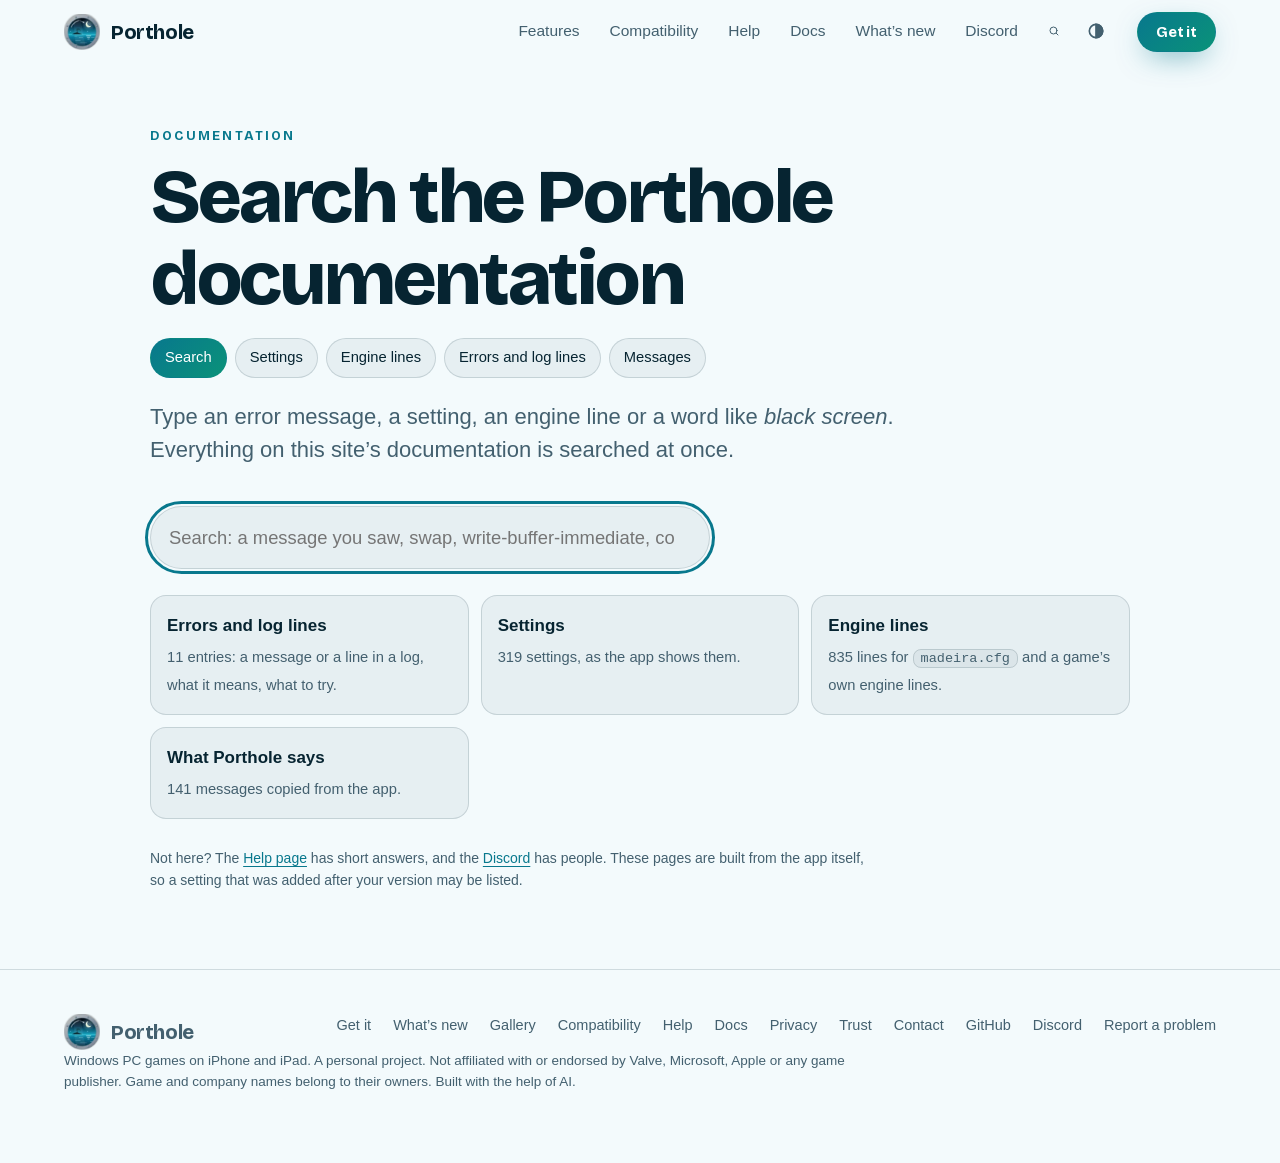
==== commit 030f1c04: "Friendlier site: device explorer with good first games, player comments, three-step install plan, li" ====
--- a/docs/index.html
+++ b/docs/index.html
@@ -20,9 +20,10 @@
 <meta name="twitter:card" content="summary_large_image">
 <script>document.documentElement.classList.add("js");if(window.matchMedia&&matchMedia("(prefers-reduced-motion: reduce)").matches)document.documentElement.classList.add("rm")</script>
 <script>try{var d=document.documentElement,t=localStorage.getItem("porthole-theme");if(t){d.dataset.theme=t;if(t==="custom"){var c=JSON.parse(localStorage.getItem("porthole-custom")||"{}");for(var k in c)d.style.setProperty(k,c[k])}}}catch(e){}</script>
+<script>try{var s=localStorage.getItem("porthole-scheme");if(s)document.documentElement.dataset.scheme=s}catch(e){}</script>
 <link rel="preload" href="/fonts/bricolage-grotesque-latin.woff2" as="font" type="font/woff2" crossorigin>
-<link rel="stylesheet" href="/site2.css?v=20261112e">
-<link rel="stylesheet" href="/inner.css?v=20261112g">
+<link rel="stylesheet" href="/site2.css?v=20261113e">
+<link rel="stylesheet" href="/inner.css?v=20261113e">
 <link rel="stylesheet" href="/docs/docs.css?v=202611121939">
 </head>
 <body class="inner">
@@ -30,7 +31,7 @@
 <a class="skip" href="#main">Skip to the content</a>
 <header class="nav">
   <a class="brand" href="/"><img src="/img/porthole-night-96.webp" alt="" width="36" height="36">Porthole</a>
-  <nav class="links" aria-label="Main"><a href="/#features">Features</a><a href="/compat.html">Compatibility</a><a href="/help.html">Help</a><a href="/docs/" aria-current="page">Docs</a><a href="/changelog.html">What&rsquo;s new</a><a href="https://discord.gg/N7PkdptTFn">Discord</a></nav>
+  <nav class="links" aria-label="Main"><a href="/#features">Features</a><a href="/compat.html">Compatibility</a><a href="/help.html">Help</a><a href="/docs/" aria-current="page">Docs</a><a href="/changelog.html">What&rsquo;s new</a><a href="https://discord.gg/N7PkdptTFn">Discord</a><a class="navtool" href="/docs/?search" aria-label="Search the documentation"><svg viewBox="0 0 24 24" width="20" height="20" fill="none" stroke="currentColor" stroke-width="2" stroke-linecap="round" aria-hidden="true"><circle cx="11" cy="11" r="7"/><path d="M20 20l-3.5-3.5"/></svg><span>Search</span></a><button class="navtool scheme" type="button" aria-label="Switch to light mode"><svg viewBox="0 0 24 24" width="20" height="20" fill="none" stroke="currentColor" stroke-width="2" aria-hidden="true"><circle cx="12" cy="12" r="8"/><path d="M12 4a8 8 0 0 1 0 16z" fill="currentColor"/></svg><span>Light mode</span></button></nav>
   <a class="btn primary sm" href="/download.html">Get it</a>
   <button class="burger" type="button" aria-label="Menu" aria-expanded="false"><span></span></button>
   <div class="bar" aria-hidden="true"></div>
@@ -60,7 +61,7 @@
 </div></footer>
 <script src="/tools.js?v=20261052" defer></script>
 <script src="/docs/docs.js?v=202611121939" defer></script>
-<script src="/site2.js?v=20261112e" defer></script>
+<script src="/site2.js?v=20261113e" defer></script>
 <script src="/theme.js?v=20261034" defer></script>
 </body>
 </html>
--- a/site2.css
+++ b/site2.css
@@ -128,8 +128,8 @@
 .step { display: grid; gap: 8px; }
 .step h3 { font-size: clamp(22px, 2.5vw, 32px); }
 .step p { color: var(--dim); max-width: 32em; }
-.js:not(.rm) .steps { position: relative; display: block; min-height: var(--sh, 15.5rem); }
-.js:not(.rm) .step { position: absolute; inset: 0 0 auto 0;
+.js:not(.rm) .steps { position: relative; display: grid; }
+.js:not(.rm) .step { grid-area: 1 / 1; align-content: start;
   --in: clamp(0, (var(--p, 0) - var(--a)) * 14, 1); --out: clamp(0, (var(--b) - var(--p, 0)) * 14, 1);
   opacity: calc(var(--in) * var(--out)); transform: translate3d(0, calc((1 - var(--in)) * 44px - (1 - var(--out)) * 44px), 0); pointer-events: none; }
 .js:not(.rm) .step.hold { --out: 1; }   /* the last step stays */
@@ -138,7 +138,6 @@
   .split, .split.flip { grid-template-columns: 1fr; gap: 20px; }
   .split.flip .copy { order: 0; }
   .js:not(.rm) .stick { padding-top: calc(var(--nav) + 1vh); align-content: start; }
-  .js:not(.rm) .steps { min-height: 14.5rem; }
   .js:not(.rm) .stick .copy { gap: 10px; }
   .js:not(.rm) .stick .note { font-size: 12px; line-height: 1.4; }
   .copy .h2 { font-size: clamp(30px, 8.4vw, 44px); }
@@ -169,7 +168,7 @@
 .bar-row .fill { position: absolute; inset: 0 auto 0 0; width: calc(var(--w) * 1% * var(--g)); border-radius: inherit; background: color-mix(in srgb, var(--dim) 55%, transparent); }
 .bar-row .fill.on { background: linear-gradient(90deg, var(--accent), var(--accent2)); box-shadow: 0 0 18px color-mix(in srgb, var(--accent) 50%, transparent); }
 @media (max-width: 900px) {
-  .fg-device { width: 100%; max-width: min(560px, 100%, calc(32svh * 1.33)); margin-inline: auto; }
+  .fg-device { width: 100%; max-width: min(560px, 100%, max(170px, calc((100svh - 590px) * 1.42))); margin-inline: auto; }
   .fps b { font-size: 30px; } .fps { padding: 4px 12px 6px; }
   .fg-toggle { font-size: 12px; padding: 5px 12px 5px 7px; }
 }
@@ -257,7 +256,7 @@
 
 /* Get it */
 .get { text-align: center; position: relative; overflow: clip; }
-.get .ring { position: absolute; left: 50%; top: 50%; width: min(120vw, 1100px); aspect-ratio: 1; translate: -50% -50%; opacity: .22; pointer-events: none; transform: rotate(calc(var(--vp, 0) * 40deg)) scale(calc(.9 + var(--vp, 0) * .15)); }
+.get .ring { position: absolute; left: 50%; top: 50%; width: min(120vw, 1100px); height: auto; aspect-ratio: 1; translate: -50% -50%; opacity: .22; pointer-events: none; transform: rotate(calc(var(--vp, 0) * 40deg)) scale(calc(.9 + var(--vp, 0) * .15)); }
 .get .inner { position: relative; display: grid; justify-items: center; gap: 22px; }
 .get img.mark { width: 112px; height: 112px; filter: drop-shadow(0 20px 50px color-mix(in srgb, var(--accent) 55%, transparent)); }
 .early { max-width: 42em; margin: 6px auto 0; padding: 14px 20px; border-radius: 18px; background: color-mix(in srgb, var(--warm) 10%, transparent); border: 1px solid color-mix(in srgb, var(--warm) 35%, transparent); font-size: 14.5px; color: var(--text); }
@@ -279,11 +278,11 @@
 /* What to expect on your device: built from the same public snapshot as the compatibility page */
 .explore { margin-top: clamp(36px, 5vw, 70px); display: grid; gap: 22px; }
 .explore-title { font: 800 clamp(24px, 3vw, 36px)/1.1 var(--display); letter-spacing: -.03em; }
-.explore .chips { display: flex; flex-wrap: wrap; gap: 10px; }
-.explore .chip { font: 600 15px var(--display); color: var(--text); background: var(--panel); border: 1px solid var(--line); border-radius: 999px; padding: 9px 17px; cursor: pointer; transition: background .2s, border-color .2s, transform .3s var(--ease); }
-.explore .chip:hover { background: var(--panel2); transform: translateY(-1px); }
-.explore .chip[aria-pressed="true"] { background: linear-gradient(135deg, var(--accent), var(--accent2)); color: var(--accent-ink); border-color: transparent; }
-.explore .chip small { opacity: .7; font-weight: 600; margin-left: 6px; }
+.explore .dchips { display: flex; flex-wrap: wrap; gap: 10px; }
+.explore .dchip { font: 600 15px var(--display); color: var(--text); background: var(--panel); border: 1px solid var(--line); border-radius: 999px; padding: 9px 17px; cursor: pointer; transition: background .2s, border-color .2s, transform .3s var(--ease); }
+.explore .dchip:hover { background: var(--panel2); transform: translateY(-1px); }
+.explore .dchip[aria-pressed="true"] { background: linear-gradient(135deg, var(--accent), var(--accent2)); color: var(--accent-ink); border-color: transparent; }
+.explore .dchip small { opacity: .7; font-weight: 600; margin-left: 6px; }
 .tiles { display: grid; grid-template-columns: repeat(4, 1fr); gap: clamp(10px, 1.6vw, 18px); }
 .tile { padding: clamp(16px, 2vw, 24px); border-radius: 22px; background: var(--panel); border: 1px solid var(--line); display: grid; gap: 4px; }
 .tile b { font: 800 clamp(34px, 4.6vw, 58px)/1 var(--display); letter-spacing: -.04em; font-variant-numeric: tabular-nums; }
@@ -300,3 +299,82 @@
   .tiles { grid-template-columns: repeat(2, 1fr); }
   .rank li { grid-template-columns: 1fr auto; } .rank .br { grid-column: 1 / -1; grid-row: 2; }
 }
+
+
+@media (max-width: 900px) {
+  .js:not(.rm) .stick .bars { gap: 8px; margin-top: 0; }
+  .js:not(.rm) .stick .bar-row { gap: 4px; }
+  .js:not(.rm) .stick .bar-row header { font-size: 15px; }
+  .js:not(.rm) .stick .bar-row header span { font-size: 13px; }
+  .js:not(.rm) .stick .bar-row .track-b { height: 8px; }
+  .js:not(.rm) .stick .step h3 { font-size: 20px; }
+  .js:not(.rm) .stick .step { gap: 6px; }
+  .fg-device { max-width: min(560px, 100%, max(160px, calc((100svh - 600px) * 1.42))); }
+}
+@media (max-width: 520px) {
+  .fg-toggle { font-size: 11px; gap: 8px; padding: 4px 10px 4px 5px; left: 2.4%; }
+  .fg-toggle i { width: 36px; height: 22px; } .fg-toggle i::after { width: 16px; height: 16px; top: 3px; left: calc(3px + var(--sw) * 14px); }
+  .fps { right: 2.4%; } .fps b { font-size: 26px; } .fps small { font-size: 11px; }
+}
+
+/* Phones: the Controls section stays pinned and follows the scroll. The cards are stacked in one place and take turns (no wide row to
+   move, which iOS draws late and leaves blank). */
+@media (max-width: 900px) {
+  .js:not(.rm) .rail-stick { align-content: start; }
+  .js:not(.rm) .rail { transform: none; will-change: auto; display: grid; width: 100%; min-width: 0; padding-inline: var(--gutter); }
+  .js:not(.rm) .rail .hcard { grid-area: 1 / 1; flex: none; min-height: 0; width: 100%; max-width: 520px; margin-inline: auto;
+    --in: clamp(0, (var(--p, 0) - var(--a)) * 12, 1); --out: clamp(0, (var(--b) - var(--p, 0)) * 12, 1);
+    opacity: calc(var(--in) * var(--out));
+    transform: translate3d(calc((1 - var(--in)) * 70px - (1 - var(--out)) * 70px), 0, 0); pointer-events: none; }
+  .js:not(.rm) .rail .hcard:nth-child(1) { --a: -1; --b: .27; }
+  .js:not(.rm) .rail .hcard:nth-child(2) { --a: .23; --b: .52; }
+  .js:not(.rm) .rail .hcard:nth-child(3) { --a: .48; --b: .77; }
+  .js:not(.rm) .rail .hcard:nth-child(4) { --a: .73; --b: 2; }
+  .js:not(.rm) .rail .hcard .art { aspect-ratio: 5 / 3; }
+}
+
+/* ---------- Light mode: follows the device until the visitor picks one with the button in the header ---------- */
+:root[data-scheme="light"] { color-scheme: light; --bg: #F3FAFC; --bg2: #E1F2F6; --panel: rgba(6, 40, 56, .05); --panel2: rgba(6, 40, 56, .09); --line: rgba(6, 40, 56, .15); --text: #062431; --dim: #43606F; --accent: #08788D; --accent2: #0A9279; --accent-ink: #FFFFFF; --warm: #B85F0A; --good: #0B8A5F; --amber: #A86A00; }
+@media (prefers-color-scheme: light) { :root:not([data-scheme="dark"]) { color-scheme: light; --bg: #F3FAFC; --bg2: #E1F2F6; --panel: rgba(6, 40, 56, .05); --panel2: rgba(6, 40, 56, .09); --line: rgba(6, 40, 56, .15); --text: #062431; --dim: #43606F; --accent: #08788D; --accent2: #0A9279; --accent-ink: #FFFFFF; --warm: #B85F0A; --good: #0B8A5F; --amber: #A86A00; } }
+:root[data-scheme="light"] .sea i { opacity: .55; }
+:root[data-scheme="light"] .get .ring { opacity: .1; }
+:root[data-scheme="light"] .hcard .art { background: color-mix(in srgb, var(--accent) 7%, transparent); }
+:root[data-scheme="light"] .nav.solid { background: color-mix(in srgb, var(--bg) 82%, transparent); }
+:root[data-scheme="light"] .hero-device, :root[data-scheme="light"] .fg-device .ipad { filter: none; }
+:root[data-scheme="light"] .explore .tile, :root[data-scheme="light"] .stat, :root[data-scheme="light"] .card, :root[data-scheme="light"] .hcard, :root[data-scheme="light"] .under { box-shadow: 0 1px 0 rgba(255, 255, 255, .6) inset, 0 12px 40px -24px rgba(6, 40, 56, .35); }
+:root[data-scheme="light"] .btn.primary { box-shadow: 0 10px 30px -10px color-mix(in srgb, var(--accent) 70%, transparent); }
+@media (prefers-color-scheme: light) {
+:root:not([data-scheme="dark"]) .sea i { opacity: .55; }
+:root:not([data-scheme="dark"]) .get .ring { opacity: .1; }
+:root:not([data-scheme="dark"]) .hcard .art { background: color-mix(in srgb, var(--accent) 7%, transparent); }
+:root:not([data-scheme="dark"]) .nav.solid { background: color-mix(in srgb, var(--bg) 82%, transparent); }
+:root:not([data-scheme="dark"]) .hero-device, :root:not([data-scheme="dark"]) .fg-device .ipad { filter: none; }
+:root:not([data-scheme="dark"]) .explore .tile, :root:not([data-scheme="dark"]) .stat, :root:not([data-scheme="dark"]) .card, :root:not([data-scheme="dark"]) .hcard, :root:not([data-scheme="dark"]) .under { box-shadow: 0 1px 0 rgba(255, 255, 255, .6) inset, 0 12px 40px -24px rgba(6, 40, 56, .35); }
+:root:not([data-scheme="dark"]) .btn.primary { box-shadow: 0 10px 30px -10px color-mix(in srgb, var(--accent) 70%, transparent); }
+}
+
+/* ---------- Header tools (search, light or dark) ---------- */
+.navtool { display: inline-grid; place-items: center; width: 38px; height: 38px; border-radius: 50%; border: 0; background: none; color: var(--dim); cursor: pointer; font: inherit; text-decoration: none; padding: 0; }
+.navtool:hover { color: var(--text); background: var(--panel); }
+.navtool span { position: absolute; width: 1px; height: 1px; overflow: hidden; clip: rect(0 0 0 0); white-space: nowrap; }
+@media (max-width: 820px) {
+  .links .navtool { width: auto; height: auto; display: flex; justify-content: flex-start; align-items: center; gap: 12px; border-radius: 13px; padding: 10px 13px; font-size: 15.5px; text-align: left; }
+  .links .navtool span { position: static; width: auto; height: auto; clip: auto; overflow: visible; white-space: normal; }
+}
+
+/* ---------- Friendlier explorer: lede, good first games, player comments, who makes this ---------- */
+.explore[hidden], .voices[hidden] { display: none; }
+.explore-lede { color: var(--dim); max-width: 44em; margin: -10px 0 0; }
+.firsts { list-style: none; margin: 0; padding: 0; display: flex; flex-wrap: wrap; gap: 10px; }
+.firsts .none { color: var(--dim); }
+.voices { margin-top: clamp(36px, 5vw, 70px); display: grid; gap: 18px; }
+.vgrid { display: grid; grid-template-columns: repeat(3, 1fr); gap: clamp(12px, 1.8vw, 20px); }
+.vgrid blockquote { margin: 0; padding: clamp(18px, 2.2vw, 26px); border-radius: 22px; background: var(--panel); border: 1px solid var(--line); display: grid; gap: 12px; align-content: space-between; }
+.vgrid blockquote p { margin: 0; font-size: 17px; line-height: 1.45; }
+.vgrid cite { font-style: normal; color: var(--dim); font-size: 14px; font-weight: 600; }
+@media (max-width: 820px) { .vgrid { grid-template-columns: 1fr; } }
+.about { display: grid; gap: 14px; justify-items: center; text-align: center; max-width: 780px; margin-inline: auto; }
+.about .lede { margin-inline: auto; }
+/* The pills over the game picture are always dark, so their text is always light */
+.fg-toggle { color: #fff; }
+.fps small { color: rgba(255, 255, 255, .72); }
--- a/inner.css
+++ b/inner.css
@@ -163,3 +163,17 @@
 .inner .docs h4, .inner .docs h5 { font-family: var(--display); letter-spacing: -.02em; }
 .inner .game .body .chip, .inner .game .body .pill { white-space: normal; max-width: 100%; }
 .inner .game .body { min-width: 0; overflow-wrap: anywhere; }
+
+/* Download page: the three-step plan and the signing routes */
+.inner .page .plan { list-style: none; margin: 22px 0 8px; padding: 0; display: grid; grid-template-columns: repeat(3, 1fr); gap: 14px; counter-reset: p; max-width: none; }
+.inner .plan li { position: relative; margin: 0; padding: 62px 18px 18px; border-radius: 22px; background: var(--panel); border: 1px solid var(--line); display: grid; gap: 6px; align-content: start; counter-increment: p; }
+.inner .plan li::before { content: counter(p); position: absolute; left: 18px; top: 16px; width: 36px; height: 36px; display: grid; place-items: center; border-radius: 50%; font: 800 17px var(--display); color: var(--accent-ink); background: linear-gradient(135deg, var(--accent), var(--accent2)); }
+.inner .plan b { font: 700 18px var(--display); letter-spacing: -.02em; }
+.inner .plan span { color: var(--dim); font-size: 15px; }
+@media (max-width: 760px) { .inner .page .plan { grid-template-columns: 1fr; } .inner .plan li { padding: 16px 16px 16px 66px; } .inner .plan li::before { top: 14px; } }
+.inner .routes .card h3 { font-size: 19px; }
+.inner .routes .card p { margin: 0; }
+.inner .routes .card .good { color: var(--good); }
+.inner .release-card { box-shadow: var(--glow); }
+:root[data-scheme="light"] .inner { --glow: 0 0 0 1px rgba(8, 120, 141, .2), 0 24px 70px -28px rgba(8, 120, 141, .4); --panel-solid: #FFFFFF; }
+@media (prefers-color-scheme: light) { :root:not([data-scheme="dark"]) .inner { --glow: 0 0 0 1px rgba(8, 120, 141, .2), 0 24px 70px -28px rgba(8, 120, 141, .4); --panel-solid: #FFFFFF; } }
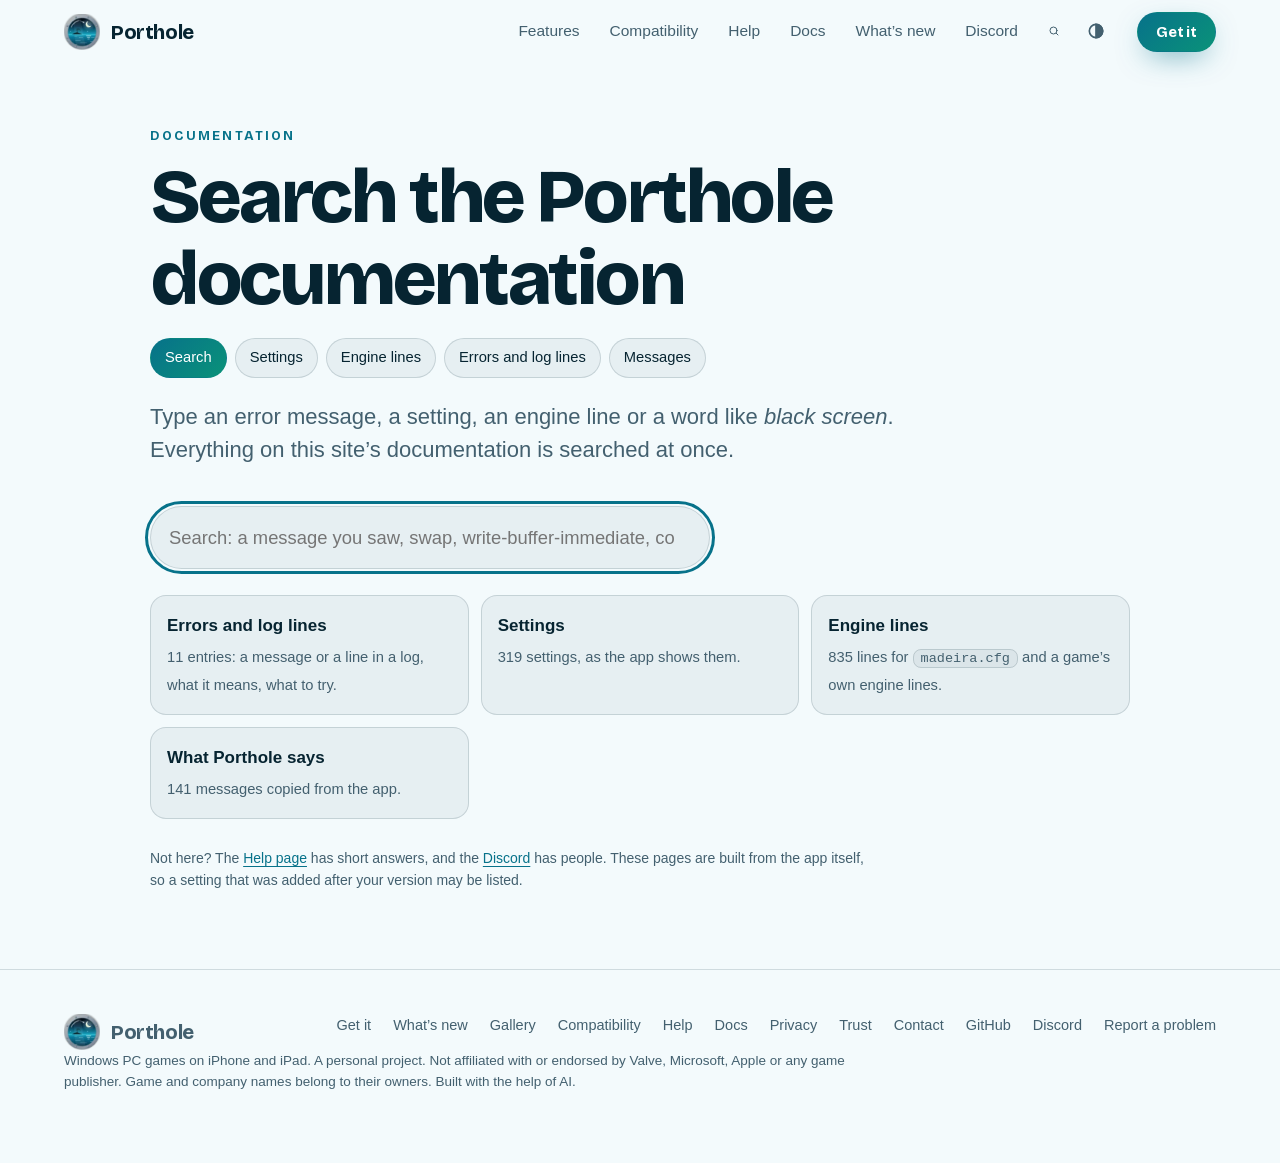
==== commit 3f5f9874: "Site fixes from a review: source tag on the Get it page, dead demo link, saved-theme bug in light mo" ====
--- a/docs/index.html
+++ b/docs/index.html
@@ -19,11 +19,10 @@
 <meta property="og:image:height" content="630">
 <meta name="twitter:card" content="summary_large_image">
 <script>document.documentElement.classList.add("js");if(window.matchMedia&&matchMedia("(prefers-reduced-motion: reduce)").matches)document.documentElement.classList.add("rm")</script>
-<script>try{var d=document.documentElement,t=localStorage.getItem("porthole-theme");if(t){d.dataset.theme=t;if(t==="custom"){var c=JSON.parse(localStorage.getItem("porthole-custom")||"{}");for(var k in c)d.style.setProperty(k,c[k])}}}catch(e){}</script>
 <script>try{var s=localStorage.getItem("porthole-scheme");if(s)document.documentElement.dataset.scheme=s}catch(e){}</script>
 <link rel="preload" href="/fonts/bricolage-grotesque-latin.woff2" as="font" type="font/woff2" crossorigin>
-<link rel="stylesheet" href="/site2.css?v=20261113e">
-<link rel="stylesheet" href="/inner.css?v=20261113e">
+<link rel="stylesheet" href="/site2.css?v=20261113g">
+<link rel="stylesheet" href="/inner.css?v=20261113g">
 <link rel="stylesheet" href="/docs/docs.css?v=202611121939">
 </head>
 <body class="inner">
@@ -61,7 +60,6 @@
 </div></footer>
 <script src="/tools.js?v=20261052" defer></script>
 <script src="/docs/docs.js?v=202611121939" defer></script>
-<script src="/site2.js?v=20261113e" defer></script>
-<script src="/theme.js?v=20261034" defer></script>
+<script src="/site2.js?v=20261113g" defer></script>
 </body>
 </html>
--- a/site2.css
+++ b/site2.css
@@ -334,8 +334,8 @@
 }
 
 /* ---------- Light mode: follows the device until the visitor picks one with the button in the header ---------- */
-:root[data-scheme="light"] { color-scheme: light; --bg: #F3FAFC; --bg2: #E1F2F6; --panel: rgba(6, 40, 56, .05); --panel2: rgba(6, 40, 56, .09); --line: rgba(6, 40, 56, .15); --text: #062431; --dim: #43606F; --accent: #08788D; --accent2: #0A9279; --accent-ink: #FFFFFF; --warm: #B85F0A; --good: #0B8A5F; --amber: #A86A00; }
-@media (prefers-color-scheme: light) { :root:not([data-scheme="dark"]) { color-scheme: light; --bg: #F3FAFC; --bg2: #E1F2F6; --panel: rgba(6, 40, 56, .05); --panel2: rgba(6, 40, 56, .09); --line: rgba(6, 40, 56, .15); --text: #062431; --dim: #43606F; --accent: #08788D; --accent2: #0A9279; --accent-ink: #FFFFFF; --warm: #B85F0A; --good: #0B8A5F; --amber: #A86A00; } }
+:root[data-scheme="light"] { color-scheme: light; --bg: #F3FAFC; --bg2: #E1F2F6; --panel: rgba(6, 40, 56, .05); --panel2: rgba(6, 40, 56, .09); --line: rgba(6, 40, 56, .15); --text: #062431; --dim: #43606F; --accent: #07728A; --accent2: #0A9279; --accent-ink: #FFFFFF; --warm: #B85F0A; --good: #0B8A5F; --amber: #A86A00; }
+@media (prefers-color-scheme: light) { :root:not([data-scheme="dark"]) { color-scheme: light; --bg: #F3FAFC; --bg2: #E1F2F6; --panel: rgba(6, 40, 56, .05); --panel2: rgba(6, 40, 56, .09); --line: rgba(6, 40, 56, .15); --text: #062431; --dim: #43606F; --accent: #07728A; --accent2: #0A9279; --accent-ink: #FFFFFF; --warm: #B85F0A; --good: #0B8A5F; --amber: #A86A00; } }
 :root[data-scheme="light"] .sea i { opacity: .55; }
 :root[data-scheme="light"] .get .ring { opacity: .1; }
 :root[data-scheme="light"] .hcard .art { background: color-mix(in srgb, var(--accent) 7%, transparent); }
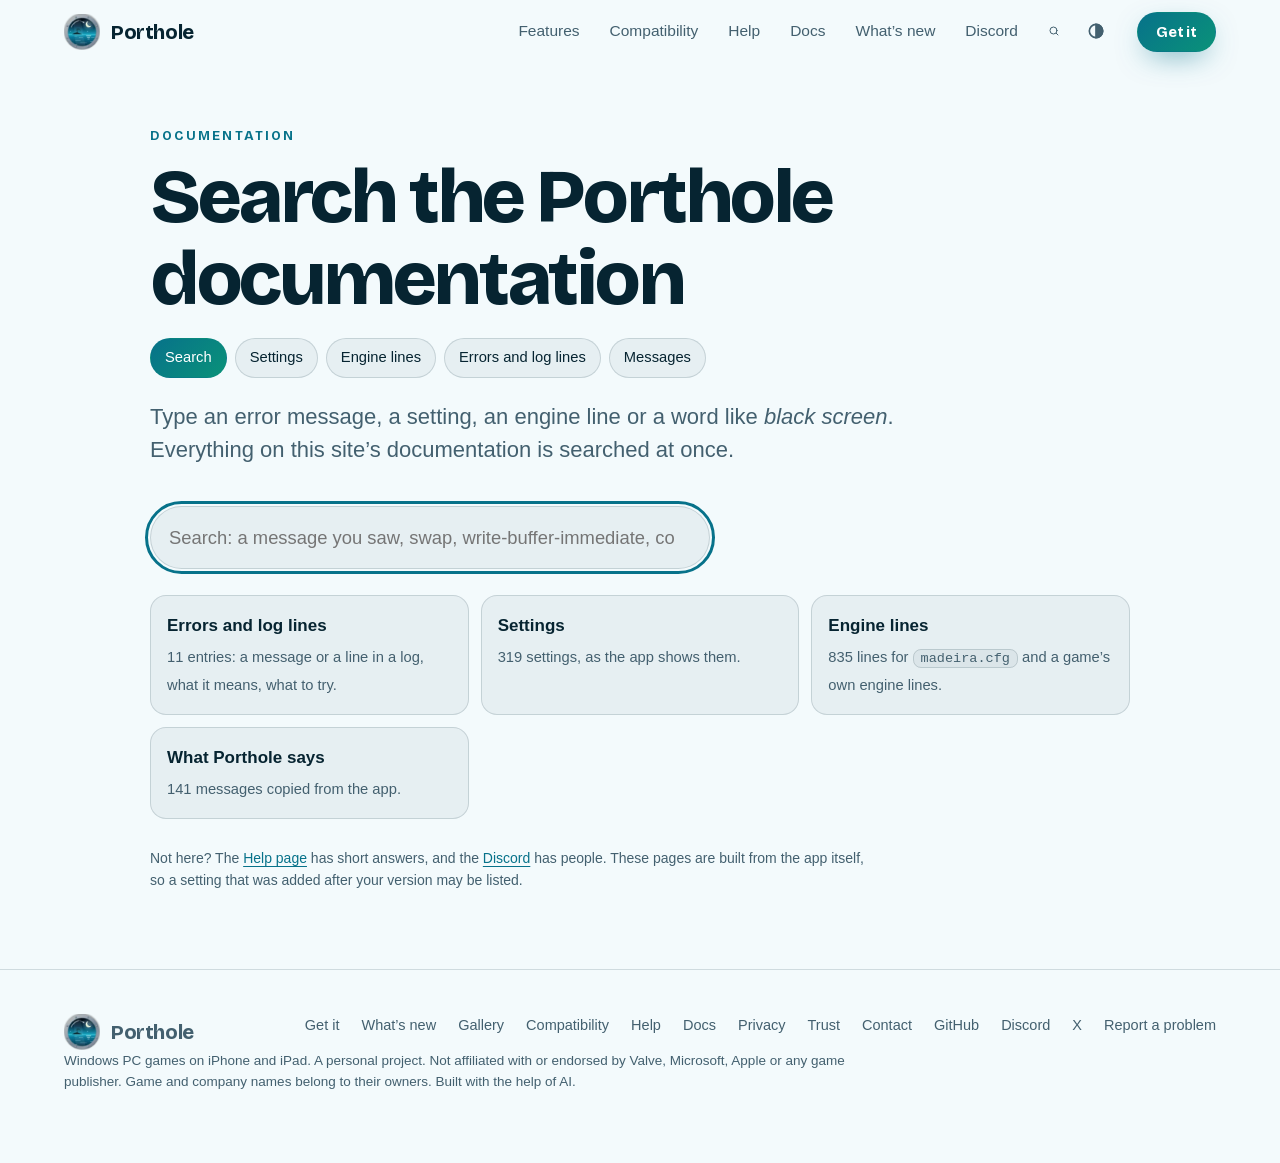
==== commit c160a6b3: "Link Porthole's X account next to the Discord link: footer of every page and the home page buttons C" ====
--- a/docs/index.html
+++ b/docs/index.html
@@ -55,7 +55,7 @@
 </main>
 <footer class="foot"><div class="wrap">
   <div class="row"><a class="brand" href="/"><img src="/img/porthole-night-96.webp" alt="" width="36" height="36">Porthole</a>
-  <nav aria-label="Footer"><a href="/download.html">Get it</a><a href="/changelog.html">What&rsquo;s new</a><a href="/gallery.html">Gallery</a><a href="/compat.html">Compatibility</a><a href="/help.html">Help</a><a href="/docs/">Docs</a><a href="/privacy.html">Privacy</a><a href="/trust.html">Trust</a><a href="/privacy.html#contact">Contact</a><a href="https://github.com/tylerkaska112/Porthole">GitHub</a><a href="https://discord.gg/N7PkdptTFn">Discord</a><a href="https://github.com/tylerkaska112/Porthole/issues/new/choose">Report a problem</a></nav></div>
+  <nav aria-label="Footer"><a href="/download.html">Get it</a><a href="/changelog.html">What&rsquo;s new</a><a href="/gallery.html">Gallery</a><a href="/compat.html">Compatibility</a><a href="/help.html">Help</a><a href="/docs/">Docs</a><a href="/privacy.html">Privacy</a><a href="/trust.html">Trust</a><a href="/privacy.html#contact">Contact</a><a href="https://github.com/tylerkaska112/Porthole">GitHub</a><a href="https://discord.gg/N7PkdptTFn">Discord</a><a href="https://x.com/portholehq">X</a><a href="https://github.com/tylerkaska112/Porthole/issues/new/choose">Report a problem</a></nav></div>
   <p>Windows PC games on iPhone and iPad. A personal project. Not affiliated with or endorsed by Valve, Microsoft, Apple or any game publisher. Game and company names belong to their owners. Built with the help of AI.</p>
 </div></footer>
 <script src="/tools.js?v=20261052" defer></script>
